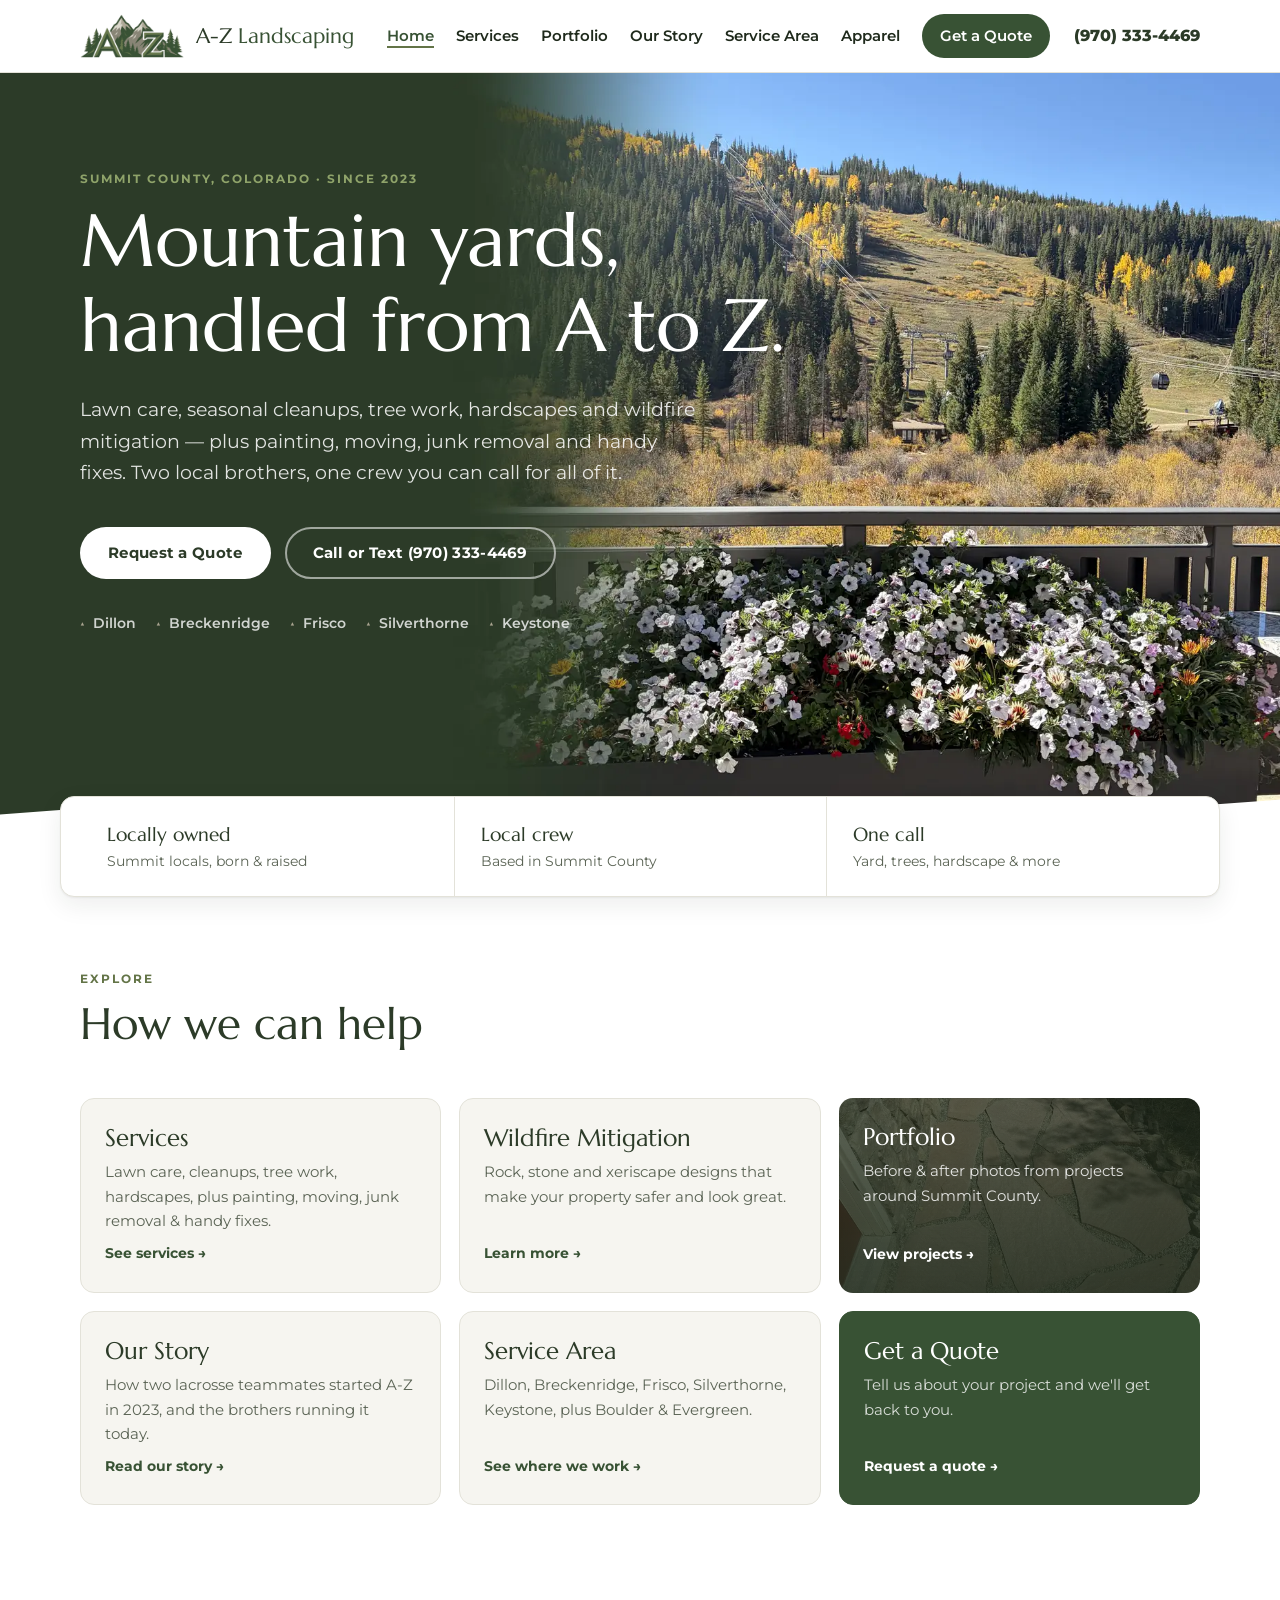
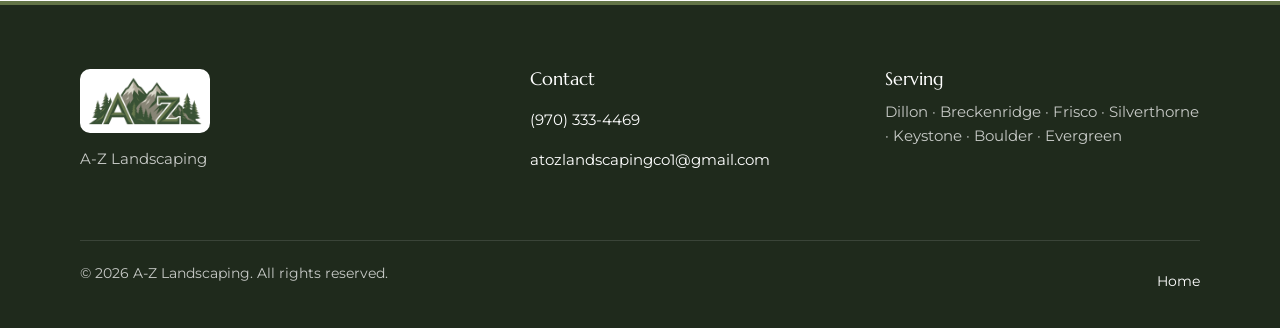
==== public/index.html @ e4d3ede8 "Our Story wording updates Co-Authored-By: Claude Opus 5.5 <noreply@anthropic.com> Claude-Session: ht" ====
<!doctype html>
<html lang="en">
<head>
  <meta charset="utf-8">
  <meta name="viewport" content="width=device-width, initial-scale=1">
  <title>A-Z Landscaping | Summit County, CO Landscaping, Tree Work &amp; Wildfire Mitigation</title>
  <meta name="description" content="A-Z Landscaping is a locally owned landscaping company serving Dillon, Breckenridge, Frisco, Silverthorne and Keystone. Lawn care, cleanups, tree work, xeriscaping, flagstone patios, wildfire mitigation and more. Call (970) 333-4469.">
  <meta name="theme-color" content="#2c3b28">
  <link rel="icon" type="image/png" href="assets/favicon.png">
  <link rel="apple-touch-icon" href="assets/apple-touch-icon.png">

  <meta property="og:title" content="A-Z Landscaping | Summit County, Colorado">
  <meta property="og:description" content="Lawn care, cleanups, tree work, hardscapes and wildfire mitigation from a local Summit County crew. Call (970) 333-4469.">
  <meta property="og:image" content="assets/logo-full.png">
  <meta property="og:type" content="website">

  <link rel="preconnect" href="https://fonts.googleapis.com">
  <link rel="preconnect" href="https://fonts.gstatic.com" crossorigin>
  <link href="https://fonts.googleapis.com/css2?family=Marcellus&family=Montserrat:wght@400;500;600;700;800&display=swap" rel="stylesheet">
  <link rel="stylesheet" href="styles.css?v=20261114k">

  <script type="application/ld+json">
  {
    "@context": "https://schema.org",
    "@type": "LandscapingBusiness",
    "name": "A-Z Landscaping",
    "telephone": "+1-970-333-4469",
    "email": "atozlandscapingco1@gmail.com",
    "foundingDate": "2023-05",
    "founder": [{"@type": "Person", "name": "Aidan Collins"}, {"@type": "Person", "name": "Zach Carleton"}],
    "address": {"@type": "PostalAddress", "addressLocality": "Dillon", "addressRegion": "CO", "addressCountry": "US"},
    "areaServed": ["Dillon, CO", "Breckenridge, CO", "Frisco, CO", "Silverthorne, CO", "Keystone, CO", "Summit County, CO", "Boulder, CO", "Evergreen, CO"],
    "logo": "assets/logo-full.png"
  }
  </script>
</head>
<body>
  <a class="skip" href="#main">Skip to content</a>

  <header class="site-header" id="top">
    <div class="wrap header-inner">
      <a class="brand" href="#home" aria-label="A-Z Landscaping home">
        <img src="assets/logo-mark.png" alt="" width="104" height="43">
        <span class="brand-text">A-Z <span>Landscaping</span></span>
      </a>
      <nav class="nav" id="nav" aria-label="Main">
        <a href="#home" data-tab="home">Home</a>
        <a href="#services" data-tab="services">Services</a>
        <a href="#work" data-tab="work">Portfolio</a>
        <a href="#about" data-tab="about">Our Story</a>
        <a href="#area" data-tab="area">Service Area</a>
        <a href="#apparel" data-tab="apparel">Apparel</a>
        <a href="#contact" class="nav-cta">Get a Quote</a>
      </nav>
      <a class="header-phone" href="tel:+19703334469">(970) 333-4469</a>
      <button class="menu-btn" aria-expanded="false" aria-controls="nav" aria-label="Open menu">
        <span></span><span></span><span></span>
      </button>
    </div>
    <nav class="tabs" aria-label="Page sections">
      <div class="tabs-track">
        <a href="#home" data-tab="home">Home</a>
        <a href="#services" data-tab="services">Services</a>
        <a href="#work" data-tab="work">Portfolio</a>
        <a href="#about" data-tab="about">Our Story</a>
        <a href="#area" data-tab="area">Service Area</a>
        <a href="#apparel" data-tab="apparel">Apparel</a>
        <a href="#contact" data-tab="contact">Contact</a>
      </div>
    </nav>
  </header>

  <main id="main">
    <!-- HERO -->
    <section class="hero" data-view="home">
      <div class="wrap hero-inner">
        <p class="eyebrow">Summit County, Colorado · Since 2023</p>
        <h1>Mountain yards,<br>handled from A&nbsp;to&nbsp;Z.</h1>
        <p class="lead">Lawn care, seasonal cleanups, tree work, hardscapes and wildfire mitigation — plus painting, moving, junk removal and handy fixes. Two local brothers, one crew you can call for all of it.</p>
        <div class="hero-actions">
          <a class="btn btn-light" href="#contact">Request a Quote</a>
          <a class="btn btn-ghost" href="tel:+19703334469">Call or Text (970) 333-4469</a>
        </div>
        <ul class="hero-towns" aria-label="Towns we serve">
          <li>Dillon</li><li>Breckenridge</li><li>Frisco</li><li>Silverthorne</li><li>Keystone</li>
        </ul>
      </div>
      <svg class="ridge" viewBox="0 0 1440 320" preserveAspectRatio="none" aria-hidden="true">
        <path class="r1" d="M0 190 L120 120 L210 165 L330 70 L430 150 L520 105 L640 175 L760 60 L880 150 L990 95 L1110 170 L1230 85 L1340 140 L1440 110 V320 H0Z"/>
        <path class="r2" d="M0 240 L90 205 L170 230 L260 180 L360 225 L470 190 L560 235 L690 175 L800 230 L910 195 L1030 240 L1150 185 L1260 225 L1360 195 L1440 215 V320 H0Z"/>
        <g class="trees">
          <path d="M60 300 l22-70 22 70z M96 300 l16-52 16 52z M1300 300 l22-74 22 74z M1338 300 l15-50 15 50z M1376 300 l18-60 18 60z M180 300 l14-44 14 44z"/>
        </g>
        <path class="r3" d="M0 290 Q360 255 720 280 T1440 270 V320 H0Z"/>
      </svg>
    </section>

    <!-- QUICK STRIP -->
    <section class="strip" data-view="home">
      <div class="wrap strip-inner">
        <div><strong>Locally owned</strong><span>Summit locals, born &amp; raised</span></div>
        <div><strong>Local crew</strong><span>Based in Summit County</span></div>
        <div><strong>One call</strong><span>Yard, trees, hardscape &amp; more</span></div>
      </div>
    </section>

    <!-- HOME: quick links to each page -->
    <section class="section home-links" data-view="home">
      <div class="wrap">
        <div class="section-head">
          <p class="eyebrow">Explore</p>
          <h2>How we can help</h2>
        </div>
        <div class="tiles">
          <a class="tile" href="#services">
            <span class="tile-title">Services</span>
            <span class="tile-sub">Lawn care, cleanups, tree work, hardscapes, plus painting, moving, junk removal &amp; handy fixes.</span>
            <span class="tile-go">See services →</span>
          </a>
          <a class="tile" href="#wildfire">
            <span class="tile-title">Wildfire Mitigation</span>
            <span class="tile-sub">Rock, stone and xeriscape designs that make your property safer and look great.</span>
            <span class="tile-go">Learn more →</span>
          </a>
          <a class="tile tile-photo" href="#work" style="--img: url('assets/work/08-stone-wall-walk-after.webp')">
            <span class="tile-title">Portfolio</span>
            <span class="tile-sub">Before &amp; after photos from projects around Summit County.</span>
            <span class="tile-go">View projects →</span>
          </a>
          <a class="tile" href="#about">
            <span class="tile-title">Our Story</span>
            <span class="tile-sub">How two lacrosse teammates started A-Z in 2023, and the brothers running it today.</span>
            <span class="tile-go">Read our story →</span>
          </a>
          <a class="tile" href="#area">
            <span class="tile-title">Service Area</span>
            <span class="tile-sub">Dillon, Breckenridge, Frisco, Silverthorne, Keystone, plus Boulder &amp; Evergreen.</span>
            <span class="tile-go">See where we work →</span>
          </a>
          <a class="tile tile-cta" href="#contact">
            <span class="tile-title">Get a Quote</span>
            <span class="tile-sub">Tell us about your project and we'll get back to you.</span>
            <span class="tile-go">Request a quote →</span>
          </a>
        </div>
      </div>
    </section>

    <!-- SERVICES -->
    <section data-view="services" class="section" id="services">
      <div class="wrap">
        <div class="section-head">
          <p class="eyebrow">What we do</p>
          <h1 class="page-title">Services</h1>
          <p>From weekly mowing to full patio builds, we keep mountain properties clean, healthy and ready for every season, including <a href="#wildfire">wildfire mitigation</a>.</p>
        </div>

        <div class="cards">
          <article class="card">
            <div class="icon" aria-hidden="true">
              <svg viewBox="0 0 48 48"><path d="M6 38h36M10 38c2-8 4-12 4-20M18 38c1-6 2-10 1-16M26 38c0-6 1-11 3-16M34 38c0-5 2-9 5-13"/></svg>
            </div>
            <h2 class="card-title">Lawn Care</h2>
            <ul>
              <li>Mowing &amp; weed whacking</li>
              <li>Aeration</li>
              <li>Grass seed &amp; overseeding</li>
              <li>Fertilizing</li>
            </ul>
          </article>

          <article class="card">
            <div class="icon" aria-hidden="true">
              <svg viewBox="0 0 48 48"><path d="M24 6c8 6 12 13 12 20a12 12 0 0 1-24 0c0-7 4-14 12-20zM24 14v28M24 26l-6-5M24 32l6-5"/></svg>
            </div>
            <h2 class="card-title">Spring &amp; Fall Cleanups</h2>
            <ul>
              <li>Raking leaves &amp; debris</li>
              <li>Bed cleanup</li>
              <li>Pruning shrubs &amp; plants</li>
              <li>Haul-away of yard waste</li>
            </ul>
          </article>

          <article class="card">
            <div class="icon" aria-hidden="true">
              <svg viewBox="0 0 48 48"><path d="M24 4l10 14h-5l8 11h-6l7 9H10l7-9h-6l8-11h-5zM24 38v6"/></svg>
            </div>
            <h2 class="card-title">Arborist &amp; Tree Work</h2>
            <ul>
              <li>Tree felling &amp; removal</li>
              <li>Bucking downed trees</li>
              <li>Limbing &amp; cleanup</li>
              <li>Slash &amp; debris removal</li>
            </ul>
          </article>

          <article class="card">
            <div class="icon" aria-hidden="true">
              <svg viewBox="0 0 48 48"><path d="M6 40h36M8 40l4-8h10l-3 8M24 40l3-8h12l3 8M14 32l3-7h14l3 7M19 25l2-6h8l2 6"/></svg>
            </div>
            <h2 class="card-title">Hardscapes &amp; Design</h2>
            <ul>
              <li>Flagstone patios</li>
              <li>Flagstone stairs &amp; paths</li>
              <li>Landscape rock projects</li>
              <li>Xeriscape design</li>
            </ul>
          </article>
        </div>

        <div class="beyond">
          <div class="beyond-copy">
            <p class="eyebrow">Beyond the yard</p>
            <h2 class="beyond-title">The same crew for the jobs around the house.</h2>
            <p>Already working with us outside? We can take care of these too, so you're not tracking down another contractor.</p>
          </div>
          <ul class="beyond-list">
            <li><strong>Painting</strong><span>Fences, decks, trim &amp; more</span></li>
            <li><strong>Moving help</strong><span>Loading, unloading &amp; hauling</span></li>
            <li><strong>Junk removal</strong><span>Garages, sheds &amp; yards cleared out</span></li>
            <li><strong>Handy services</strong><span>Minor fixes &amp; repairs</span></li>
          </ul>
        </div>
      </div>
    </section>

    <!-- WILDFIRE -->
    <section data-view="services" class="section wildfire" id="wildfire">
      <div class="wrap wildfire-inner">
        <div class="wildfire-copy">
          <p class="eyebrow">Our specialty</p>
          <h2>Wildfire mitigation that looks good, too.</h2>
          <p>In the high country, your landscape can either feed a fire or slow it down. We've completed significant hardscape projects built around reducing wildfire risk — swapping out fuel-heavy plantings and mulch for rock, stone and water-wise design that holds up to mountain weather and looks great doing it.</p>
          <a class="btn btn-light" href="#contact">Talk to us about your property</a>
          <a class="resource-link" href="https://www.summitcountyco.gov/services/community_development/csu_extension/forest_health/defensible_space.php" target="_blank" rel="noopener">
            <span class="resource-label">Free resource · Protect Your Property &amp; Free Mitigation Assessment</span>
            <strong>Summit County Defensible Space Guide</strong>
            <span class="resource-sub">How to protect your property, from the county's official site ↗</span>
          </a>
        </div>
        <ol class="zones">
          <li>
            <span class="zone-num">01</span>
            <div>
              <h3>Clear the area next to your home</h3>
              <p>Replace bark mulch and dense plantings near the house with landscape rock, gravel and flagstone.</p>
            </div>
          </li>
          <li>
            <span class="zone-num">02</span>
            <div>
              <h3>Thin and limb trees</h3>
              <p>Remove dead or crowded trees and limb up branches to break the path a fire can climb.</p>
            </div>
          </li>
          <li>
            <span class="zone-num">03</span>
            <div>
              <h3>Go xeriscape</h3>
              <p>Low-water, fire-wise plantings and rock gardens that cut maintenance and watering.</p>
            </div>
          </li>
          <li>
            <span class="zone-num">04</span>
            <div>
              <h3>Haul it all away</h3>
              <p>Slash, logs, needles and debris cleaned up and removed so nothing is left behind.</p>
            </div>
          </li>
        </ol>
      </div>
    </section>

    <!-- PORTFOLIO — projects are listed in main.js (PROJECTS) -->
    <section data-view="work" class="section work" id="work">
      <div class="wrap">
        <div class="section-head">
          <p class="eyebrow">Portfolio</p>
          <h1 class="page-title">Before &amp; after</h1>
          <p>Real projects from around Summit County, designed and built by our crew. Drag the slider on any photo to see the before and after.</p>
        </div>

        <div class="work-feature">
          <div class="feature-video">
            <video id="crew-video" muted loop playsinline preload="none" poster="assets/work/crew-at-work-poster.webp" aria-label="A-Z Landscaping crew at work: flagstone patios, retaining walls and yard projects">
              <source src="assets/work/crew-at-work.mp4" type="video/mp4">
            </video>
            <div class="video-controls">
              <button type="button" class="vbtn" data-action="play" aria-label="Pause video">
                <svg class="i-pause" viewBox="0 0 24 24" aria-hidden="true"><path d="M7 5h3v14H7zM14 5h3v14h-3z"/></svg>
                <svg class="i-play" viewBox="0 0 24 24" aria-hidden="true"><path d="M8 5l11 7-11 7z"/></svg>
              </button>
              <button type="button" class="vbtn vbtn-sound" data-action="sound" aria-label="Turn sound on">
                <svg class="i-muted" viewBox="0 0 24 24" aria-hidden="true"><path d="M4 9h4l5-4v14l-5-4H4zM16 9l5 6M21 9l-5 6"/></svg>
                <svg class="i-sound" viewBox="0 0 24 24" aria-hidden="true"><path d="M4 9h4l5-4v14l-5-4H4zM16.5 8.5a5 5 0 0 1 0 7M19 6a8.5 8.5 0 0 1 0 12"/></svg>
                <span class="vbtn-label">Sound on</span>
              </button>
            </div>
          </div>
          <div class="feature-copy">
            <span class="feature-tag">Featured Project</span>
            <h2 class="feature-title">See the crew at work</h2>
            <p>From torn-up ground to finished flagstone patios, retaining walls and clean yards: a quick look at recent projects around Summit County.</p>
            <a class="btn btn-light" href="#contact">Start your project</a>
          </div>
        </div>

        <div class="work-grid" id="work-grid"></div>

        <div class="work-cta">
          <p>Have a project like these?</p>
          <a class="btn btn-primary" href="#contact">Request a Quote</a>
        </div>
      </div>
    </section>

    <!-- ABOUT -->
    <section data-view="about" class="section about" id="about">
      <div class="wrap about-inner">
        <div class="about-logo">
          <img src="assets/logo-full.png" alt="A-Z Landscaping logo" width="450" height="246" loading="lazy">
        </div>
        <div>
          <p class="eyebrow">Our story</p>
          <h1 class="page-title">From the lacrosse field to your backyard.</h1>
          <p>A-Z Landscaping started with two 19-year-old boys, <strong>Aidan Collins and Zach Carleton</strong>. The name comes from more than just their first initials. It dates back to 5th grade lacrosse, when the two were dubbed &ldquo;the A-Z Show.&rdquo; Their determination and hard work started to take shape at a young age.</p>
          <p>The boys carried that success from the lacrosse field to their landscaping company, which they founded in the summer of 2023, fresh out of their freshman year of college. Today, Zach is studying at Colorado State University, while Aidan runs the business with his brother, <strong>Brendan</strong>, in Summit County.</p>
          <p>The business continues to grow on determination, hard work and excellence. Brendan and Aidan have a great working and brotherly bond that has only grown stronger through A-Z. Beyond the founders, we've had countless helping hands with us over the years.</p>
          <p class="about-contact">To discuss your project with the gentlemen of A-Z, call or text <a href="tel:+19703334469">(970) 333-4469</a> or <a href="#contact">request a quote</a>.</p>
        </div>
      </div>
    </section>

    <!-- SERVICE AREA -->
    <section data-view="area" class="section area" id="area">
      <div class="wrap">
        <div class="section-head">
          <p class="eyebrow">Where we work</p>
          <h1 class="page-title">Service Area</h1>
          <p>We're based in Summit County and work across the whole county. We also take on select projects on the Front Range.</p>
        </div>
        <div class="area-grid">
          <div class="area-card primary">
            <h2 class="area-card-title">Summit County</h2>
            <ul>
              <li>Dillon</li>
              <li>Breckenridge</li>
              <li>Frisco</li>
              <li>Silverthorne</li>
              <li>Keystone</li>
            </ul>
          </div>
          <div class="area-card">
            <h2 class="area-card-title">Front Range</h2>
            <ul>
              <li>Boulder</li>
              <li>Evergreen</li>
            </ul>
            <p class="small">Select projects — call to check availability.</p>
          </div>
        </div>
      </div>
    </section>

    <!-- APPAREL -->
    <section data-view="apparel" class="section apparel" id="apparel">
      <div class="wrap">
        <div class="section-head">
          <p class="eyebrow">Apparel</p>
          <h1 class="page-title">A-Z Gear</h1>
          <p>Rep the crew. Our custom logo tees are available to order. Send us your size and we'll text you to confirm payment and delivery.</p>
        </div>

        <div class="apparel-inner">
          <div class="product">
            <div class="product-photos">
              <figure>
                <img src="assets/apparel/tee-back.webp" alt="Back of the A-Z Landscaping tee: full-color art of the A-Z mountain, a winding creek and skeleton landscapers, with LANDSCAPING, Summit County, CO" width="720" height="1070" loading="lazy">
                <figcaption>Back</figcaption>
              </figure>
              <figure>
                <img src="assets/apparel/tee-front.webp" alt="Front pocket of the A-Z Landscaping tee: a dancing bear in an A-Z bandana pushing a lawn mower and carrying a pickaxe" width="720" height="1070" loading="lazy">
                <figcaption>Front pocket</figcaption>
              </figure>
            </div>
            <div class="product-info">
              <h2 class="product-title">A-Z Landscaping Pocket Tee</h2>
              <p class="product-sub">Cream pocket tee with our dancing bear on the front pocket and full-color A-Z mountain art across the back. Pricing coming soon.</p>
              <ul class="product-sizes" aria-label="Available sizes">
                <li>S</li><li>M</li><li>L</li><li>XL</li>
              </ul>
            </div>
          </div>

          <form class="quote-form apparel-form" id="apparel-form" action="https://formsubmit.co/atozlandscapingco1@gmail.com" method="POST">
            <input type="hidden" name="_subject" value="New apparel order from the A-Z Landscaping website">
            <input type="hidden" name="_template" value="table">
            <input type="hidden" name="_next" value="">
            <input type="text" name="_honey" class="hp" tabindex="-1" autocomplete="off" aria-hidden="true">
            <h2 class="form-title">Order a shirt</h2>
            <div class="row">
              <label>Name<input type="text" name="name" required autocomplete="name"></label>
              <label>Phone<input type="tel" name="phone" required autocomplete="tel"></label>
            </div>
            <label>Email<input type="email" name="email" autocomplete="email"></label>
            <div class="row">
              <label>Size
                <select name="size" required>
                  <option value="">Choose one</option>
                  <option>S</option><option>M</option><option>L</option><option>XL</option>
                </select>
              </label>
              <label>Quantity
                <select name="quantity" required>
                  <option>1</option><option>2</option><option>3</option><option>4</option><option>5</option><option>6+</option>
                </select>
              </label>
            </div>
            <label>Anything else?<textarea name="message" rows="3" placeholder="Mixed sizes, color preference, pickup or delivery…"></textarea></label>
            <button class="btn btn-primary btn-block" type="submit">Send Order Request</button>
            <p class="small form-note">No payment now. We'll text you to confirm the total and how to pay.</p>
          </form>
        </div>
      </div>
    </section>

    <!-- CONTACT -->
    <section data-view="contact" class="section contact" id="contact">
      <div class="wrap contact-inner">
        <div class="contact-copy">
          <p class="eyebrow">Get in touch</p>
          <h1 class="page-title">Request a quote</h1>
          <p>Tell us a little about the job and we'll get back to you. Prefer to talk? Call or text anytime.</p>
          <a class="contact-line" href="tel:+19703334469">
            <svg viewBox="0 0 24 24" aria-hidden="true"><path d="M5 3h4l2 5-2.5 1.5a11 11 0 0 0 6 6L16 13l5 2v4a2 2 0 0 1-2 2A16 16 0 0 1 3 5a2 2 0 0 1 2-2"/></svg>
            (970) 333-4469
          </a>
          <a class="contact-line" href="mailto:atozlandscapingco1@gmail.com">
            <svg viewBox="0 0 24 24" aria-hidden="true"><path d="M3 6h18v12H3zM3 6l9 7 9-7"/></svg>
            atozlandscapingco1@gmail.com
          </a>
        </div>

        <form class="quote-form" id="quote-form" action="https://formsubmit.co/atozlandscapingco1@gmail.com" method="POST">
          <input type="hidden" name="_subject" value="New quote request from the A-Z Landscaping website">
          <input type="hidden" name="_template" value="table">
          <input type="hidden" name="_next" value="">
          <input type="hidden" name="Services requested" value="">
          <input type="text" name="_honey" class="hp" tabindex="-1" autocomplete="off" aria-hidden="true">

          <div class="row">
            <label>Name<input type="text" name="name" required autocomplete="name"></label>
            <label>Phone<input type="tel" name="phone" required autocomplete="tel"></label>
          </div>
          <div class="row">
            <label>Email<input type="email" name="email" autocomplete="email"></label>
            <label>Town
              <select name="town" required>
                <option value="">Choose one</option>
                <option>Dillon</option>
                <option>Breckenridge</option>
                <option>Frisco</option>
                <option>Silverthorne</option>
                <option>Keystone</option>
                <option>Elsewhere in Summit County</option>
                <option>Boulder</option>
                <option>Evergreen</option>
                <option>Other</option>
              </select>
            </label>
          </div>

          <fieldset>
            <legend>What do you need? <span>(pick any)</span></legend>
            <div class="checks">
              <label><input type="checkbox" name="services" value="Lawn care"> Lawn care</label>
              <label><input type="checkbox" name="services" value="Spring/fall cleanup"> Spring / fall cleanup</label>
              <label><input type="checkbox" name="services" value="Tree work"> Tree work</label>
              <label><input type="checkbox" name="services" value="Wildfire mitigation"> Wildfire mitigation</label>
              <label><input type="checkbox" name="services" value="Hardscape / patio / rock"> Hardscape / patio / rock</label>
              <label><input type="checkbox" name="services" value="Xeriscaping"> Xeriscaping</label>
              <label><input type="checkbox" name="services" value="Painting"> Painting</label>
              <label><input type="checkbox" name="services" value="Moving / junk removal"> Moving / junk removal</label>
              <label><input type="checkbox" name="services" value="Handy services"> Handy services</label>
            </div>
          </fieldset>

          <label>Tell us about the job<textarea name="message" rows="4" placeholder="Property size, what you'd like done, timing…"></textarea></label>

          <button class="btn btn-primary btn-block" type="submit">Send Request</button>
          <p class="small form-note">We'll only use your info to reply about your project.</p>
        </form>
      </div>
    </section>
  </main>

  <footer class="site-footer">
    <div class="wrap footer-inner">
      <div class="footer-brand">
        <img src="assets/logo-mark.png" alt="" width="130" height="54" loading="lazy">
        <p>A-Z Landscaping</p>
      </div>
      <div>
        <h2 class="footer-title">Contact</h2>
        <p><a href="tel:+19703334469">(970) 333-4469</a><br><a href="mailto:atozlandscapingco1@gmail.com">atozlandscapingco1@gmail.com</a></p>
      </div>
      <div>
        <h2 class="footer-title">Serving</h2>
        <p>Dillon · Breckenridge · Frisco · Silverthorne · Keystone · Boulder · Evergreen</p>
      </div>
    </div>
    <div class="wrap footer-bottom">
      <span>© <span id="year">2026</span> A-Z Landscaping. All rights reserved.</span>
      <a href="#home">Home</a>
    </div>
  </footer>

  <aside aria-label="Quick contact">
    <a class="mobile-call" href="tel:+19703334469">Call or Text (970) 333-4469</a>
  </aside>

  <script src="main.js?v=20261114k"></script>
</body>
</html>
---- public/styles.css ----
/* ==========================================================
   A-Z Landscaping — site styles
   Brand colors are pulled from the company logo.
   ========================================================== */
:root {
  --forest: #385234;      /* main logo green */
  --forest-deep: #2c3b28; /* darkest logo green */
  --moss: #637447;        /* lighter green from the A & Z letters */
  --moss-light: #8fa36a;
  --stone: #8b8875;       /* mountain rock */
  --mist: #a8a38f;
  --snow: #f6f5f0;
  --paper: #ffffff;
  --ink: #1f2a1c;
  --muted: #5b6455;
  --line: #e3e2d9;

  --display: "Marcellus", Georgia, serif;
  --body: "Montserrat", system-ui, -apple-system, "Segoe UI", sans-serif;

  --radius: 14px;
  --shadow: 0 1px 2px rgba(31, 42, 28, .06), 0 8px 24px rgba(31, 42, 28, .08);
  --wrap: 1160px;
}

[hidden] { display: none !important; }
*, *::before, *::after { box-sizing: border-box; }
html { scroll-behavior: smooth; scroll-padding-top: 84px; }
body {
  margin: 0;
  font-family: var(--body);
  font-size: 16px;
  line-height: 1.65;
  color: var(--ink);
  background: var(--paper);
  -webkit-font-smoothing: antialiased;
}
img { max-width: 100%; height: auto; display: block; }
a { color: var(--forest); }
h1, h2, h3 { font-family: var(--display); font-weight: 400; line-height: 1.15; margin: 0 0 .5em; color: var(--forest-deep); }
h2 { font-size: clamp(2rem, 4vw, 2.75rem); }
h3 { font-size: 1.35rem; }
.page-title { font-size: clamp(2rem, 4vw, 2.75rem); }
.card-title { font-size: 1.35rem; }
.footer-title { font-size: 1.1rem; }
p { margin: 0 0 1em; }

.wrap { max-width: var(--wrap); margin: 0 auto; padding: 0 20px; }
.skip { position: absolute; left: -999px; top: 8px; background: var(--forest); color: #fff; padding: 8px 14px; border-radius: 8px; z-index: 100; }
.skip:focus { left: 8px; }
.eyebrow { font-size: .78rem; font-weight: 700; letter-spacing: .16em; text-transform: uppercase; color: var(--moss); margin-bottom: .75em; }
.small { font-size: .85rem; color: var(--muted); }

/* ---------- Buttons ---------- */
.btn {
  display: inline-flex; align-items: center; justify-content: center;
  font: 700 .95rem/1 var(--body); letter-spacing: .02em;
  padding: 16px 26px; border-radius: 999px; text-decoration: none;
  border: 2px solid transparent; cursor: pointer;
  transition: transform .15s ease, background .15s ease, color .15s ease, border-color .15s ease;
}
.btn:hover { transform: translateY(-1px); }
.btn-primary { background: var(--forest); color: #fff; }
.btn-primary:hover { background: var(--forest-deep); }
.btn-ghost { background: transparent; color: #fff; border-color: rgba(255,255,255,.55); }
.btn-ghost:hover { border-color: #fff; background: rgba(255,255,255,.08); }
.btn-light { background: #fff; color: var(--forest-deep); }
.btn-light:hover { background: var(--snow); }
.btn-block { width: 100%; }

/* ---------- Header ---------- */
.site-header {
  position: sticky; top: 0; z-index: 50;
  background: rgba(255,255,255,.94);
  backdrop-filter: saturate(140%) blur(8px);
  border-bottom: 1px solid var(--line);
}
.header-inner { display: flex; align-items: center; gap: 24px; height: 72px; }
.brand { display: flex; align-items: center; gap: 12px; text-decoration: none; margin-right: auto; }
.brand img { width: 104px; }
.brand-text { font-family: var(--display); font-size: 1.3rem; color: var(--forest-deep); white-space: nowrap; }
.brand-text span { color: var(--forest); }
.nav { display: flex; align-items: center; gap: 22px; }
.nav a { white-space: nowrap; }
.nav a { color: var(--ink); text-decoration: none; font-weight: 600; font-size: .92rem; }
.nav a:hover, .nav a.active { color: var(--forest); }
.nav a.active:not(.nav-cta) { box-shadow: inset 0 -2px 0 var(--moss); }
.nav .nav-cta { background: var(--forest); color: #fff; padding: 10px 18px; border-radius: 999px; }
.nav .nav-cta:hover { background: var(--forest-deep); color: #fff; }
.header-phone { font-weight: 800; color: var(--forest-deep); text-decoration: none; white-space: nowrap; }
.menu-btn { display: none; background: none; border: 0; width: 44px; height: 44px; padding: 10px; cursor: pointer; }
.menu-btn span { display: block; height: 2px; background: var(--forest-deep); margin: 5px 0; border-radius: 2px; transition: transform .2s, opacity .2s; }
.menu-btn[aria-expanded="true"] span:nth-child(1) { transform: translateY(7px) rotate(45deg); }
.menu-btn[aria-expanded="true"] span:nth-child(2) { opacity: 0; }
.menu-btn[aria-expanded="true"] span:nth-child(3) { transform: translateY(-7px) rotate(-45deg); }


/* Section tabs (shown on tablets and phones, where the header links collapse into the menu) */
.tabs { display: none; border-top: 1px solid var(--line); }
.tabs-track { display: flex; gap: 4px; overflow-x: auto; scrollbar-width: none; padding: 0 12px; -webkit-overflow-scrolling: touch; }
.tabs-track::-webkit-scrollbar { display: none; }
.tabs a {
  flex: none; padding: 12px 12px 10px; font-weight: 600; font-size: .88rem; color: var(--muted);
  text-decoration: none; white-space: nowrap; border-bottom: 3px solid transparent;
}
.tabs a:hover { color: var(--forest-deep); }
.tabs a.active { color: var(--forest-deep); border-bottom-color: var(--forest); }

/* ---------- Hero ---------- */
.hero {
  position: relative; overflow: hidden; color: #fff;
  background:
    url("assets/hero-home.webp") right center / auto 100% no-repeat,
    var(--forest-deep);
  padding: 96px 0 200px;
}
/* Tablet widths: the photo reaches behind the text, so darken its left side */
@media (min-width: 641px) and (max-width: 1240px) {
  .hero {
    background:
      linear-gradient(90deg, rgba(44,59,40,.95) 0%, rgba(44,59,40,.88) 45%, rgba(44,59,40,.4) 75%, rgba(44,59,40,0) 100%),
      url("assets/hero-home.webp") right center / auto 100% no-repeat,
      var(--forest-deep);
  }
}
/* Only the white curve at the bottom of the hero is kept now that the hero is a real photo */
.ridge .r1, .ridge .r2, .ridge .trees { display: none; }
.hero-inner { position: relative; z-index: 2; max-width: 820px; margin-left: max(20px, calc((100% - var(--wrap)) / 2 + 20px)); padding: 0; }
.hero .eyebrow { color: var(--moss-light); }
.hero h1 { color: #fff; font-size: clamp(2.6rem, 6.4vw, 4.6rem); margin-bottom: .35em; }
.hero .lead { font-size: clamp(1.02rem, 1.6vw, 1.2rem); color: rgba(255,255,255,.86); max-width: 620px; margin-bottom: 2em; }
.hero-actions { display: flex; flex-wrap: wrap; gap: 14px; }
.hero-towns { list-style: none; padding: 0; margin: 2.4em 0 0; display: flex; flex-wrap: wrap; gap: 8px 20px; font-weight: 600; font-size: .88rem; color: rgba(255,255,255,.78); }
.hero-towns li::before { content: "▲"; font-size: .6em; color: var(--mist); margin-right: 8px; vertical-align: 2px; }
.ridge { position: absolute; left: 0; right: 0; bottom: -1px; width: 100%; height: 240px; z-index: 1; }
.ridge .r1 { fill: var(--stone); opacity: .55; }
.ridge .r2 { fill: var(--forest-deep); opacity: .75; }
.ridge .trees { fill: var(--forest-deep); }
.ridge .r3 { fill: #fff; }

/* ---------- Strip ---------- */
.strip { background: #fff; }
.strip-inner {
  display: grid; grid-template-columns: repeat(3, 1fr); gap: 0;
  border: 1px solid var(--line); border-radius: var(--radius); box-shadow: var(--shadow);
  margin-top: -40px; position: relative; z-index: 3; background: #fff;
}
.strip-inner > div { padding: 22px 26px; display: flex; flex-direction: column; }
.strip-inner > div + div { border-left: 1px solid var(--line); }
.strip strong { font-family: var(--display); font-weight: 400; font-size: 1.2rem; color: var(--forest-deep); }
.strip span { color: var(--muted); font-size: .9rem; }

/* ---------- Sections ---------- */
.section { padding: 96px 0; }
.section-head { max-width: 640px; margin-bottom: 48px; }
.section-head p:last-child { color: var(--muted); font-size: 1.05rem; }

/* Service cards */
.cards { display: grid; grid-template-columns: repeat(4, 1fr); gap: 20px; }
.card {
  background: #fff; border: 1px solid var(--line); border-radius: var(--radius);
  padding: 28px 24px; transition: transform .2s ease, box-shadow .2s ease, border-color .2s ease;
}
.card:hover { transform: translateY(-3px); box-shadow: var(--shadow); border-color: transparent; }
.card .icon { width: 52px; height: 52px; border-radius: 12px; background: var(--snow); display: grid; place-items: center; margin-bottom: 18px; }
.card .icon svg { width: 30px; height: 30px; fill: none; stroke: var(--forest); stroke-width: 2.4; stroke-linecap: round; stroke-linejoin: round; }
.card ul { list-style: none; padding: 0; margin: 0; }
.card li { padding: 7px 0; border-top: 1px solid var(--line); color: var(--muted); font-size: .93rem; }
.card li:first-child { border-top: 0; }

.beyond {
  margin-top: 28px; display: grid; grid-template-columns: 1fr 1.3fr; gap: 40px; align-items: center;
  background: var(--snow); border-radius: var(--radius); padding: 40px;
}
.beyond .beyond-title { font-size: 1.6rem; }
.beyond-copy p:last-child { color: var(--muted); margin: 0; }
.beyond-list { list-style: none; padding: 0; margin: 0; display: grid; grid-template-columns: 1fr 1fr; gap: 14px; }
.beyond-list li { background: #fff; border-radius: 12px; padding: 18px 20px; display: flex; flex-direction: column; border-left: 4px solid var(--moss); }
.beyond-list strong { color: var(--forest-deep); }
.beyond-list span { color: var(--muted); font-size: .88rem; }

/* Wildfire */
.wildfire { background: var(--forest-deep); color: rgba(255,255,255,.86); position: relative; overflow: hidden; }
.wildfire::before {
  content: ""; position: absolute; inset: auto -10% -40% auto; width: 620px; height: 620px;
  background: radial-gradient(circle, rgba(99,116,71,.5), transparent 65%); pointer-events: none;
}
.wildfire-inner { display: grid; grid-template-columns: 1fr 1fr; gap: 56px; align-items: start; position: relative; }
.wildfire h2, .wildfire h3 { color: #fff; }
.wildfire .eyebrow { color: var(--moss-light); }
.wildfire-copy p { font-size: 1.05rem; margin-bottom: 1.8em; }
.resource-link {
  display: flex; flex-direction: column; gap: 2px; margin-top: 28px; max-width: 460px;
  padding: 16px 20px; border-radius: var(--radius); text-decoration: none;
  background: rgba(255,255,255,.06); border: 1px solid rgba(255,255,255,.18); border-left: 4px solid var(--moss-light);
  transition: background .15s ease, border-color .15s ease;
}
.resource-link:hover { background: rgba(255,255,255,.11); border-color: rgba(255,255,255,.3); border-left-color: var(--moss-light); }
.resource-link strong { color: #fff; font-size: 1.02rem; }
.resource-label { font-size: .7rem; font-weight: 700; letter-spacing: .14em; text-transform: uppercase; color: var(--moss-light); }
.resource-sub { font-size: .86rem; color: rgba(255,255,255,.7); }
.zones { list-style: none; margin: 0; padding: 0; display: grid; gap: 14px; }
.zones li { display: flex; gap: 20px; background: rgba(255,255,255,.05); border: 1px solid rgba(255,255,255,.1); border-radius: var(--radius); padding: 22px 24px; }
.zone-num { font-family: var(--display); font-size: 1.6rem; color: var(--moss-light); line-height: 1; padding-top: 2px; }
.zones h3 { font-size: 1.15rem; margin-bottom: .3em; }
.zones p { margin: 0; font-size: .93rem; color: rgba(255,255,255,.72); }

/* Home page tiles */
.home-links { padding-top: 72px; }
.tiles { display: grid; grid-template-columns: repeat(3, 1fr); gap: 18px; }
.tile {
  position: relative; display: flex; flex-direction: column; gap: 8px; min-height: 190px;
  padding: 26px 24px; border-radius: var(--radius); text-decoration: none; overflow: hidden;
  background: var(--snow); border: 1px solid var(--line); color: var(--ink);
  transition: transform .2s ease, box-shadow .2s ease;
}
.tile:hover { transform: translateY(-3px); box-shadow: var(--shadow); }
.tile-title { font-family: var(--display); font-size: 1.5rem; color: var(--forest-deep); line-height: 1.15; }
.tile-sub { color: var(--muted); font-size: .93rem; flex: 1; }
.tile-go { font-weight: 700; font-size: .9rem; color: var(--forest); }
.tile-photo { background: linear-gradient(180deg, rgba(31,42,28,.72), rgba(31,42,28,.88)), var(--img) center / cover; border: 0; }
.tile-photo .tile-title, .tile-photo .tile-go { color: #fff; }
.tile-photo .tile-sub { color: rgba(255,255,255,.85); }
.tile-cta { background: var(--forest); border-color: var(--forest); }
.tile-cta .tile-title, .tile-cta .tile-go { color: #fff; }
.tile-cta .tile-sub { color: rgba(255,255,255,.8); }

/* Single-page views: give short pages some breathing room above the footer */
main > [data-view]:not([data-view="home"]):not(#services) { min-height: calc(100vh - 72px - 260px); }

/* Portfolio */
.work-feature {
  display: grid; grid-template-columns: minmax(260px, 360px) 1fr; gap: 48px; align-items: center;
  margin: 0 0 40px; padding: 32px; border-radius: 20px; background: var(--forest-deep); color: rgba(255,255,255,.85);
}
.feature-video { position: relative; aspect-ratio: 9 / 16; border-radius: 16px; overflow: hidden; background: #111; box-shadow: 0 12px 32px rgba(0,0,0,.35); }
.feature-video video { width: 100%; height: 100%; object-fit: cover; display: block; }
.video-controls { position: absolute; left: 12px; right: 12px; bottom: 12px; display: flex; justify-content: space-between; gap: 8px; }
.vbtn {
  display: inline-flex; align-items: center; gap: 8px; height: 40px; min-width: 40px; padding: 0 12px; justify-content: center;
  border: 0; border-radius: 999px; cursor: pointer; background: rgba(255,255,255,.92); color: var(--forest-deep);
  font: 700 .82rem var(--body); box-shadow: 0 2px 10px rgba(0,0,0,.25);
}
.vbtn svg { width: 18px; height: 18px; fill: none; stroke: currentColor; stroke-width: 2; stroke-linecap: round; stroke-linejoin: round; }
.vbtn .i-pause, .vbtn .i-play { fill: currentColor; stroke: none; }
.vbtn .i-play, .vbtn .i-sound { display: none; }
.vbtn.is-paused .i-pause { display: none; }
.vbtn.is-paused .i-play { display: block; }
.vbtn-sound.is-on .i-muted { display: none; }
.vbtn-sound.is-on .i-sound { display: block; }
.vbtn:focus-visible { outline: 3px solid var(--moss-light); outline-offset: 2px; }
.feature-tag { display: inline-block; font-size: .7rem; font-weight: 700; letter-spacing: .14em; text-transform: uppercase; color: #fff; background: var(--moss); padding: 5px 10px; border-radius: 6px; margin-bottom: 14px; }
.feature-copy .feature-title { color: #fff; font-size: clamp(1.8rem, 3vw, 2.4rem); }
.feature-copy p { font-size: 1.05rem; margin-bottom: 1.6em; max-width: 460px; }


.work-grid { display: grid; grid-template-columns: repeat(3, 1fr); gap: 24px; }
.project[hidden] { display: none; }
.project-body { padding: 16px 4px 0; }
.project-loc { display: inline-flex; align-items: center; gap: 5px; font-size: .72rem; font-weight: 700; letter-spacing: .12em; text-transform: uppercase; color: var(--moss); }
.project-loc svg { width: 14px; height: 14px; fill: none; stroke: currentColor; stroke-width: 2.2; stroke-linejoin: round; }
.project h3 { font-size: 1.25rem; margin: 4px 0 6px; }
.project p { color: var(--muted); font-size: .93rem; margin: 0; }

.ba { position: relative; aspect-ratio: 3 / 4; border-radius: var(--radius); overflow: hidden; background: var(--snow); user-select: none; }
.ba img { position: absolute; inset: 0; width: 100%; height: 100%; object-fit: cover; }
.ba-tag {
  position: absolute; top: 12px; z-index: 3; font-size: .7rem; font-weight: 800; letter-spacing: .14em; text-transform: uppercase;
  padding: 6px 10px; border-radius: 6px; color: #fff; pointer-events: none;
}
.ba-tag-before { left: 12px; background: rgba(139,136,117,.92); }
.ba-tag-after { right: 12px; background: rgba(56,82,52,.92); }

/* Slider: before photo is revealed on the left of the handle */
.ba-slider .ba-before { clip-path: inset(0 calc(100% - var(--pos)) 0 0); }
.ba-handle { position: absolute; top: 0; bottom: 0; left: var(--pos); width: 3px; margin-left: -1.5px; background: #fff; z-index: 2; pointer-events: none; box-shadow: 0 0 8px rgba(0,0,0,.3); }
.ba-handle span {
  position: absolute; top: 50%; left: 50%; width: 44px; height: 44px; margin: -22px 0 0 -22px; border-radius: 50%;
  background: #fff; box-shadow: 0 2px 10px rgba(0,0,0,.3);
}
.ba-handle span::before, .ba-handle span::after {
  content: ""; position: absolute; top: 50%; width: 0; height: 0; margin-top: -6px; border: 6px solid transparent;
}
.ba-handle span::before { left: 7px; border-right-color: var(--forest); }
.ba-handle span::after { right: 7px; border-left-color: var(--forest); }
.ba-range { position: absolute; inset: 0; width: 100%; height: 100%; margin: 0; opacity: 0; cursor: ew-resize; z-index: 4; -webkit-appearance: none; appearance: none; touch-action: pan-y; }
.ba-range:focus-visible + .ba-handle, .ba-slider:focus-within .ba-handle span { outline: 3px solid var(--moss-light); }

/* Toggle: before shows first, After button fades in the after photo */
.ba-toggle .ba-before { transition: opacity .35s ease; }
.ba-toggle.show-after .ba-before { opacity: 0; }
.ba-toggle .ba-tag { display: none; }
.ba-switch { position: absolute; left: 50%; bottom: 14px; transform: translateX(-50%); z-index: 3; display: flex; background: rgba(255,255,255,.94); border-radius: 999px; padding: 4px; box-shadow: 0 2px 10px rgba(0,0,0,.2); }
.ba-switch button { font: 700 .82rem var(--body); letter-spacing: .04em; border: 0; background: transparent; color: var(--forest-deep); padding: 9px 18px; border-radius: 999px; cursor: pointer; }
.ba-switch button[aria-pressed="true"] { background: var(--forest); color: #fff; }

.work-cta { margin-top: 44px; display: flex; flex-wrap: wrap; align-items: center; justify-content: center; gap: 18px; text-align: center; }
.work-cta p { margin: 0; font-family: var(--display); font-size: 1.4rem; color: var(--forest-deep); }

/* About */
.about { background: var(--snow); }
.about-inner { display: grid; grid-template-columns: .9fr 1.1fr; gap: 64px; align-items: center; }
.about-logo { background: #fff; border-radius: 20px; padding: 40px; box-shadow: var(--shadow); }
.about p { color: var(--muted); font-size: 1.03rem; }
.about strong { color: var(--ink); }
.about-contact { color: var(--forest-deep) !important; font-weight: 600; margin-top: 1.4em; }
.about-contact a { color: var(--forest); white-space: nowrap; }
.about-sign { font-family: var(--display); font-size: 1.2rem; color: var(--forest); margin-top: 1.4em; }

/* Area */
.area-grid { display: grid; grid-template-columns: 1.6fr 1fr; gap: 20px; }
.area-card { border: 1px solid var(--line); border-radius: var(--radius); padding: 32px; }
.area-card-title { font-size: 1.35rem; }
.area-card.primary { background: var(--forest); border-color: var(--forest); }
.area-card.primary .area-card-title { color: #fff; }
.area-card ul { list-style: none; padding: 0; margin: 0 0 8px; display: flex; flex-wrap: wrap; gap: 10px; }
.area-card li { padding: 8px 16px; border-radius: 999px; background: var(--snow); font-weight: 600; font-size: .95rem; color: var(--forest-deep); }
.area-card.primary li { background: rgba(255,255,255,.12); color: #fff; }

/* Apparel */
.apparel-inner { display: grid; grid-template-columns: 1.1fr .9fr; gap: 40px; align-items: start; }
.product { background: var(--snow); border-radius: 20px; overflow: hidden; }
.product-photos { display: grid; grid-template-columns: 1fr 1fr; gap: 10px; padding: 10px; }
.product-photos figure { position: relative; margin: 0; border-radius: 14px; overflow: hidden; background: #e9e7df; }
.product-photos img { width: 100%; aspect-ratio: 720 / 1070; object-fit: cover; display: block; }
.product-photos figcaption { position: absolute; left: 10px; bottom: 10px; background: rgba(255,255,255,.94); color: var(--forest-deep); font-weight: 700; font-size: .78rem; padding: 5px 10px; border-radius: 999px; }
.product-info { padding: 24px 28px 28px; }
.product-title { font-size: 1.6rem; }
.product-sub { color: var(--muted); }
.product-sizes { list-style: none; margin: 0; padding: 0; display: flex; flex-wrap: wrap; gap: 8px; }
.product-sizes li { min-width: 44px; text-align: center; padding: 8px 12px; border-radius: 10px; background: #fff; border: 1px solid var(--line); font-weight: 700; font-size: .9rem; color: var(--forest-deep); }
.form-title { font-size: 1.4rem; margin: 0; }

/* Contact */
.contact { background: linear-gradient(180deg, #fff, var(--snow)); }
.contact-inner { display: grid; grid-template-columns: .8fr 1.2fr; gap: 56px; align-items: start; }
.contact-copy p { color: var(--muted); font-size: 1.05rem; margin-bottom: 1.8em; }
.contact-line { display: flex; align-items: center; gap: 12px; font-weight: 700; font-size: 1.1rem; color: var(--forest-deep); text-decoration: none; padding: 12px 0; border-top: 1px solid var(--line); word-break: break-all; }
.contact-line svg { width: 22px; height: 22px; flex: none; fill: none; stroke: var(--moss); stroke-width: 2; stroke-linejoin: round; }

.quote-form { background: #fff; border-radius: 20px; padding: 32px; box-shadow: var(--shadow); display: grid; gap: 18px; }
.quote-form .row { display: grid; grid-template-columns: 1fr 1fr; gap: 16px; }
.quote-form label { display: flex; flex-direction: column; gap: 6px; font-weight: 600; font-size: .88rem; color: var(--forest-deep); }
.quote-form input[type="text"], .quote-form input[type="tel"], .quote-form input[type="email"], .quote-form select, .quote-form textarea {
  font: 500 1rem var(--body); color: var(--ink);
  border: 1.5px solid var(--line); border-radius: 10px; padding: 12px 14px; background: #fff; width: 100%;
  transition: border-color .15s, box-shadow .15s;
}
.quote-form input:focus, .quote-form select:focus, .quote-form textarea:focus { outline: none; border-color: var(--moss); box-shadow: 0 0 0 3px rgba(99,116,71,.18); }
.quote-form textarea { resize: vertical; }
.quote-form fieldset { border: 0; padding: 0; margin: 0; }
.quote-form legend { font-weight: 600; font-size: .88rem; color: var(--forest-deep); margin-bottom: 10px; }
.quote-form legend span { color: var(--muted); font-weight: 500; }
.checks { display: grid; grid-template-columns: repeat(3, 1fr); gap: 8px; }
.checks label { flex-direction: row; align-items: center; gap: 8px; font-weight: 500; color: var(--ink); background: var(--snow); padding: 10px 12px; border-radius: 10px; cursor: pointer; font-size: .86rem; }
.checks input { accent-color: var(--forest); width: 16px; height: 16px; flex: none; }
.hp { position: absolute !important; left: -9999px !important; }
.form-note { margin: 0; text-align: center; }

/* Footer */
.site-footer { background: #1f2a1c; border-top: 4px solid var(--moss); color: rgba(255,255,255,.75); padding: 64px 0 28px; font-size: .93rem; }
.site-footer a { color: #fff; text-decoration: none; }
.site-footer a:hover { text-decoration: underline; }
.site-footer p a, .footer-bottom a { display: inline-block; padding: 8px 0; }
.footer-inner { display: grid; grid-template-columns: 1.3fr 1fr 1fr; gap: 40px; }
.footer-brand img { width: 130px; background: #fff; border-radius: 10px; padding: 8px; margin-bottom: 14px; }
.site-footer .footer-title { color: #fff; font-family: var(--display); font-weight: 400; font-size: 1.1rem; margin: 0 0 10px; }
.footer-bottom { display: flex; justify-content: space-between; gap: 16px; margin-top: 44px; padding-top: 22px; font-size: .85rem; position: relative; }
.footer-bottom::before { content: ""; position: absolute; top: 0; left: 20px; right: 20px; border-top: 1px solid rgba(255,255,255,.12); }
@media (max-width: 640px) { .footer-bottom::before { left: 16px; right: 16px; } }

.mobile-call { display: none; }

/* ---------- Responsive ---------- */
@media (max-width: 1080px) {
  .brand-text { display: none; }
  .cards { grid-template-columns: repeat(2, 1fr); }
  .header-phone { display: none; }
}

@media (max-width: 880px) {
  .apparel-inner { grid-template-columns: 1fr; }
  .work-feature { grid-template-columns: 1fr; }
  .feature-video { width: 100%; max-width: 420px; max-height: 78vh; margin: 0 auto; }
  .brand-text { display: inline; }
  .tiles { grid-template-columns: repeat(2, 1fr); }
  html { scroll-padding-top: 124px; }
  .tabs { display: block; }
  .work-grid { grid-template-columns: repeat(2, 1fr); }
  .menu-btn { display: block; }
  .nav {
    position: fixed; top: 72px; left: 0; right: 0;
    flex-direction: column; align-items: stretch; gap: 0;
    background: #fff; border-bottom: 1px solid var(--line); box-shadow: var(--shadow);
    padding: 8px 20px 20px;
    transform: translateY(-8px); opacity: 0; visibility: hidden;
    transition: opacity .2s, transform .2s, visibility .2s;
  }
  .nav.open { transform: none; opacity: 1; visibility: visible; }
  .nav a { padding: 14px 0; border-bottom: 1px solid var(--line); font-size: 1rem; }
  .nav .nav-cta { margin-top: 14px; text-align: center; border-bottom: 0; padding: 14px; }

  .wildfire-inner, .about-inner, .contact-inner, .beyond { grid-template-columns: 1fr; gap: 36px; }
  .area-grid, .footer-inner { grid-template-columns: 1fr; }
  .about-logo { max-width: 460px; }
  .section { padding: 72px 0; }
}

@media (max-width: 640px) {
  .wrap { padding: 0 16px; }
  .hero-inner { margin-left: 16px; margin-right: 16px; }
  .brand img { width: 82px; }
  .brand-text { font-size: 1.1rem; }
  .hero {
    padding: 64px 0 170px;
    background:
      linear-gradient(180deg, rgba(31,42,28,.82) 0%, rgba(31,42,28,.66) 55%, rgba(31,42,28,.4) 100%),
      url("assets/hero-home-sm.webp") center 60% / cover no-repeat,
      var(--forest-deep);
  }
  .ridge { height: 160px; }
  .hero-actions .btn { width: 100%; }
  .strip-inner { grid-template-columns: 1fr; margin-top: -28px; }
  .strip-inner > div + div { border-left: 0; border-top: 1px solid var(--line); }
  .strip-inner > div { padding: 16px 20px; }
  .cards, .beyond-list, .tiles { grid-template-columns: 1fr; }
  .tile { min-height: 0; }
  .work-grid { grid-template-columns: 1fr; gap: 32px; }
  .work-feature { padding: 16px 16px 24px; gap: 22px; }
  .feature-copy { padding: 0 6px; }
  .beyond { padding: 28px 22px; }
  .quote-form { padding: 22px 18px; }
  .quote-form .row, .checks { grid-template-columns: 1fr; }
  .footer-bottom { flex-direction: column; }
  body { padding-bottom: 64px; }
  .mobile-call {
    display: flex; align-items: center; justify-content: center;
    position: fixed; left: 12px; right: 12px; bottom: 12px; z-index: 60;
    background: var(--forest); color: #fff; font-weight: 800; text-decoration: none;
    padding: 14px; border-radius: 999px; box-shadow: 0 8px 24px rgba(0,0,0,.25);
    transform: translateY(120%); transition: transform .25s ease;
  }
  .mobile-call.show { transform: none; }
}

@media (prefers-reduced-motion: reduce) {
  html { scroll-behavior: auto; }
  * { transition: none !important; }
}
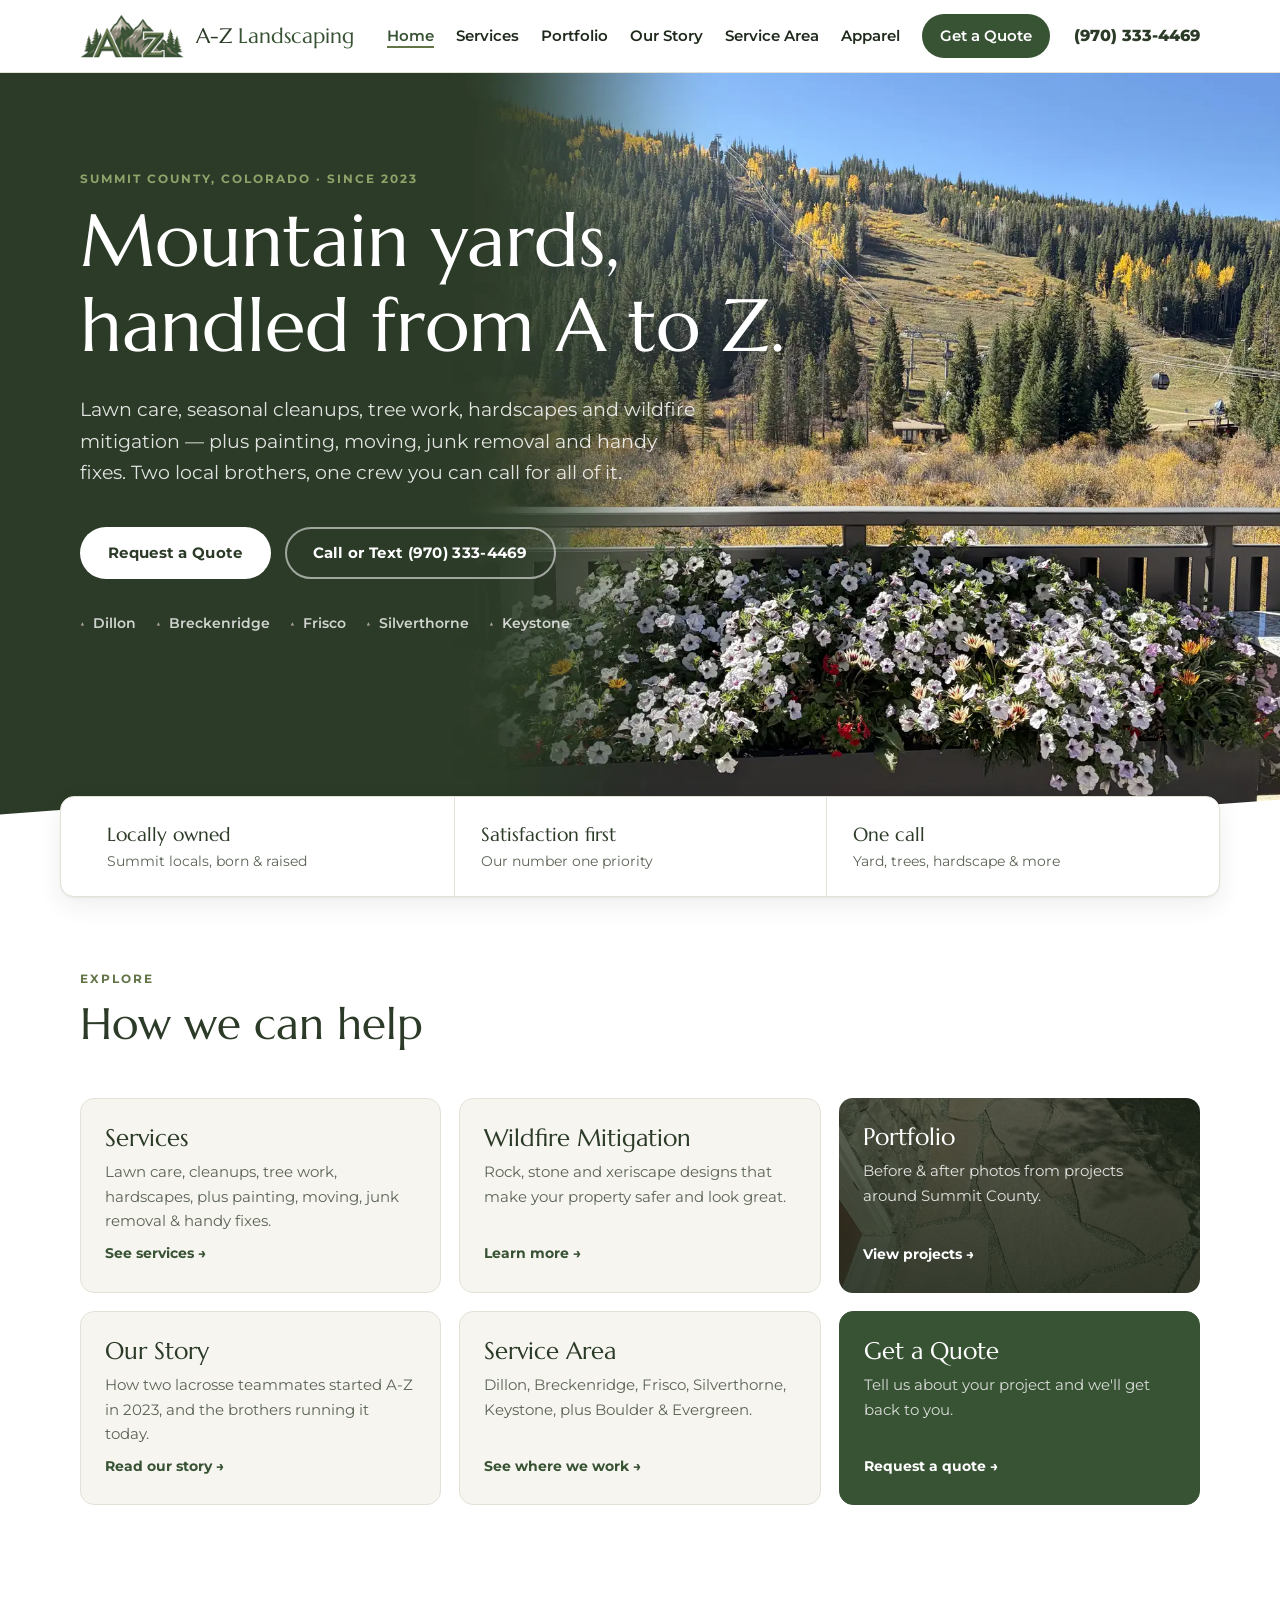
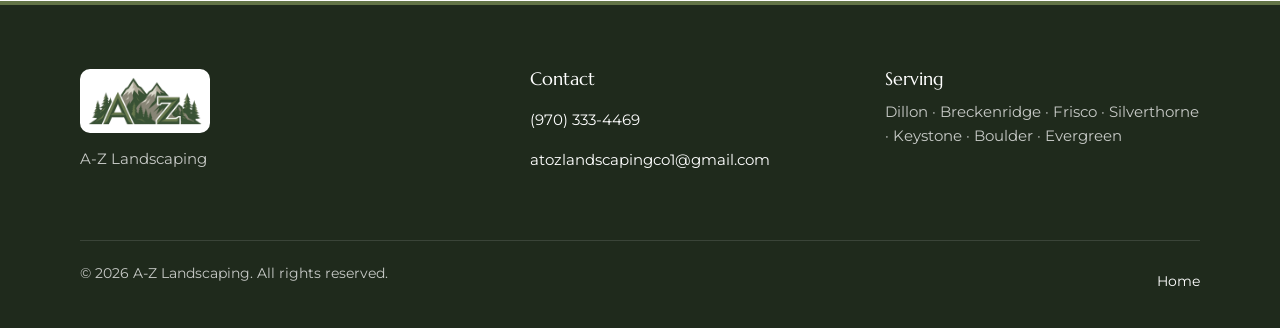
==== commit ecbf0f1b: "Home strip: Satisfaction first Co-Authored-By: Claude Opus 5.5 <noreply@anthropic.com> Claude-Sessio" ====
--- a/public/index.html
+++ b/public/index.html
@@ -17,7 +17,7 @@
   <link rel="preconnect" href="https://fonts.googleapis.com">
   <link rel="preconnect" href="https://fonts.gstatic.com" crossorigin>
   <link href="https://fonts.googleapis.com/css2?family=Marcellus&family=Montserrat:wght@400;500;600;700;800&display=swap" rel="stylesheet">
-  <link rel="stylesheet" href="styles.css?v=20261114k">
+  <link rel="stylesheet" href="styles.css?v=20261114o">
 
   <script type="application/ld+json">
   {
@@ -99,7 +99,7 @@
     <section class="strip" data-view="home">
       <div class="wrap strip-inner">
         <div><strong>Locally owned</strong><span>Summit locals, born &amp; raised</span></div>
-        <div><strong>Local crew</strong><span>Based in Summit County</span></div>
+        <div><strong>Satisfaction first</strong><span>Our number one priority</span></div>
         <div><strong>One call</strong><span>Yard, trees, hardscape &amp; more</span></div>
       </div>
     </section>
@@ -324,9 +324,10 @@
         <div>
           <p class="eyebrow">Our story</p>
           <h1 class="page-title">From the lacrosse field to your backyard.</h1>
-          <p>A-Z Landscaping started with two 19-year-old boys, <strong>Aidan Collins and Zach Carleton</strong>. The name comes from more than just their first initials. It dates back to 5th grade lacrosse, when the two were dubbed &ldquo;the A-Z Show.&rdquo; Their determination and hard work started to take shape at a young age.</p>
-          <p>The boys carried that success from the lacrosse field to their landscaping company, which they founded in the summer of 2023, fresh out of their freshman year of college. Today, Zach is studying at Colorado State University, while Aidan runs the business with his brother, <strong>Brendan</strong>, in Summit County.</p>
-          <p>The business continues to grow on determination, hard work and excellence. Brendan and Aidan have a great working and brotherly bond that has only grown stronger through A-Z. Beyond the founders, we've had countless helping hands with us over the years.</p>
+          <p>A-Z Landscaping was founded by two lifelong friends, <strong>Aidan Collins and Zach Carleton</strong>. The name comes from more than just their first initials. It dates back to 5th grade lacrosse, when teammates dubbed the pair &ldquo;the A-Z Show.&rdquo; The determination and work ethic they built on the field started at a young age and has carried into everything since.</p>
+          <p>In the summer of 2023, fresh out of their freshman year of college, Aidan and Zach turned that drive into a landscaping company of their own. Today, Zach is studying at Colorado State University, while Aidan runs A-Z in Summit County alongside his brother, <strong>Brendan Collins</strong>.</p>
+          <p>Working side by side has only made Aidan and Brendan's brotherly bond stronger, and A-Z continues to grow on the same determination and hard work it started with. Along the way, the business has been fortunate to have countless helping hands.</p>
+          <p>When you hire A-Z, customer satisfaction is our number one priority. From the first call to the final cleanup, we treat every property like our own.</p>
           <p class="about-contact">To discuss your project with the gentlemen of A-Z, call or text <a href="tel:+19703334469">(970) 333-4469</a> or <a href="#contact">request a quote</a>.</p>
         </div>
       </div>
@@ -520,6 +521,6 @@
     <a class="mobile-call" href="tel:+19703334469">Call or Text (970) 333-4469</a>
   </aside>
 
-  <script src="main.js?v=20261114k"></script>
+  <script src="main.js?v=20261114o"></script>
 </body>
 </html>
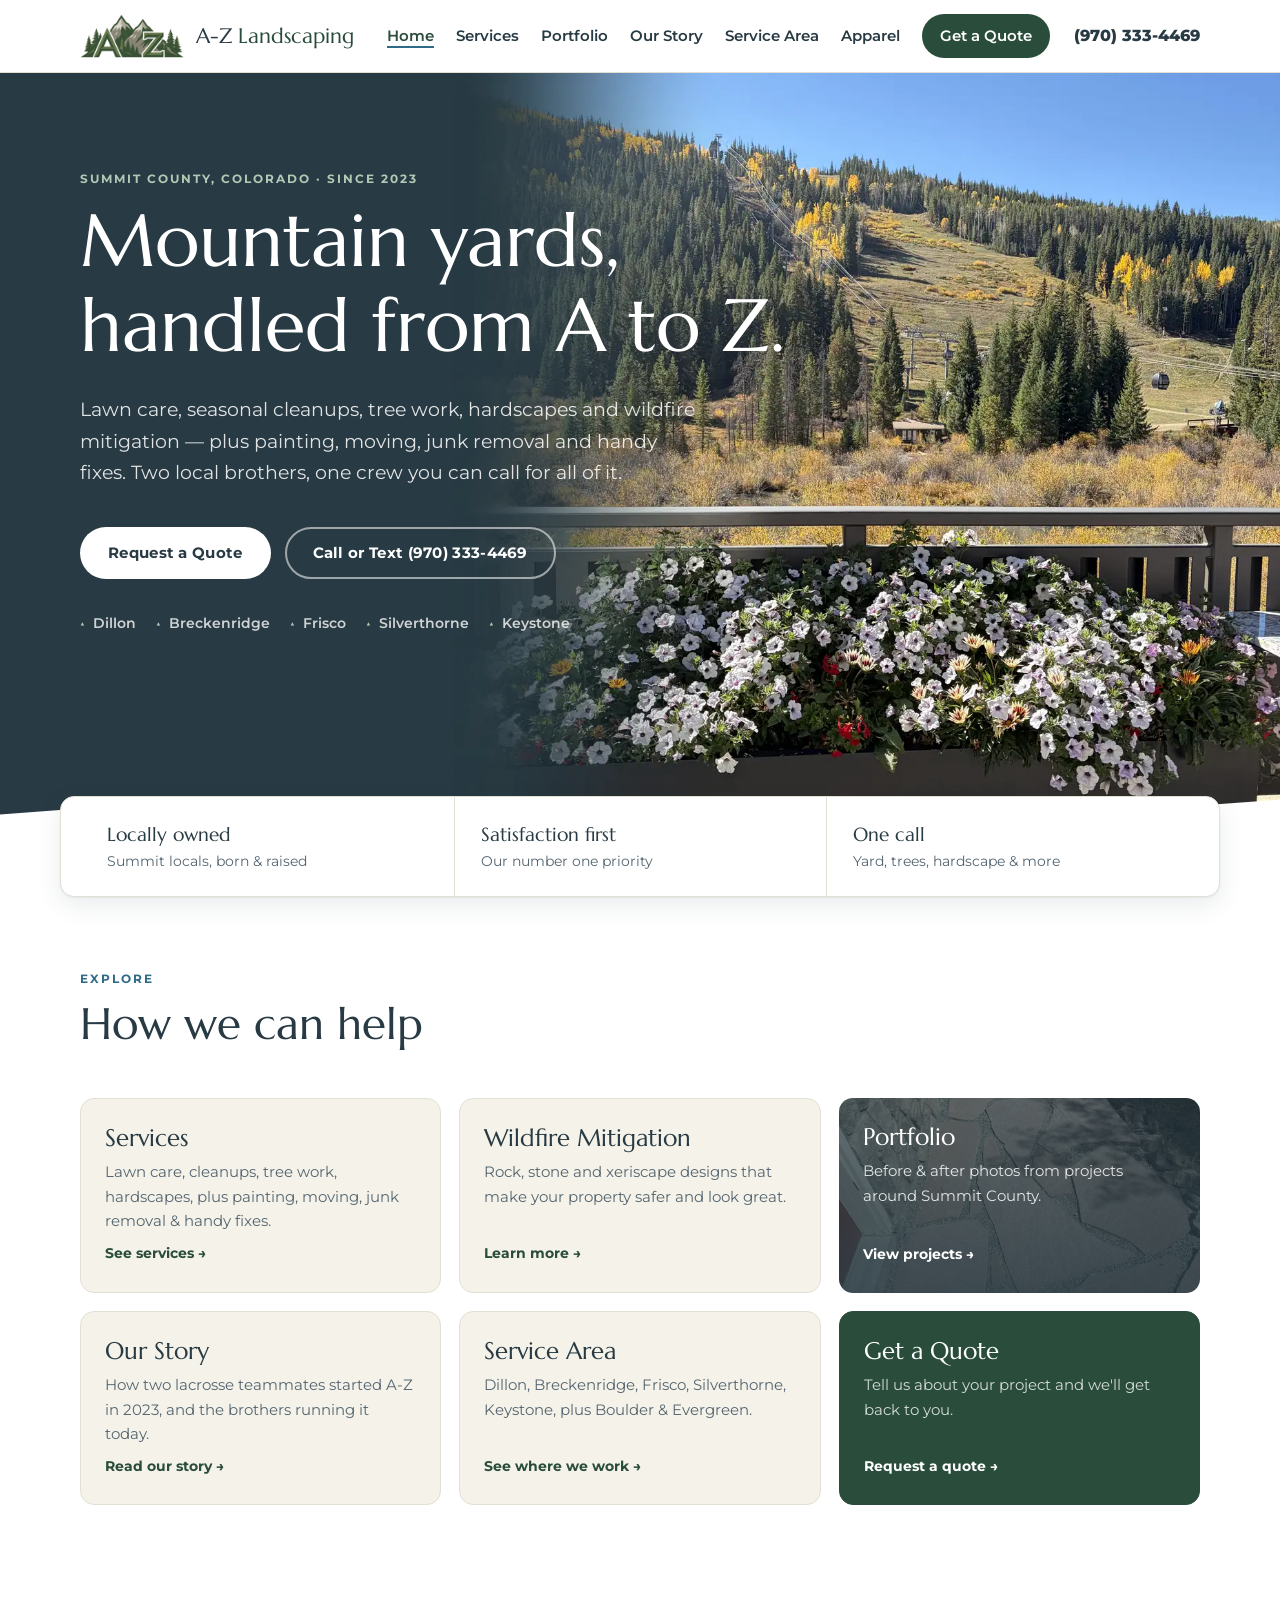
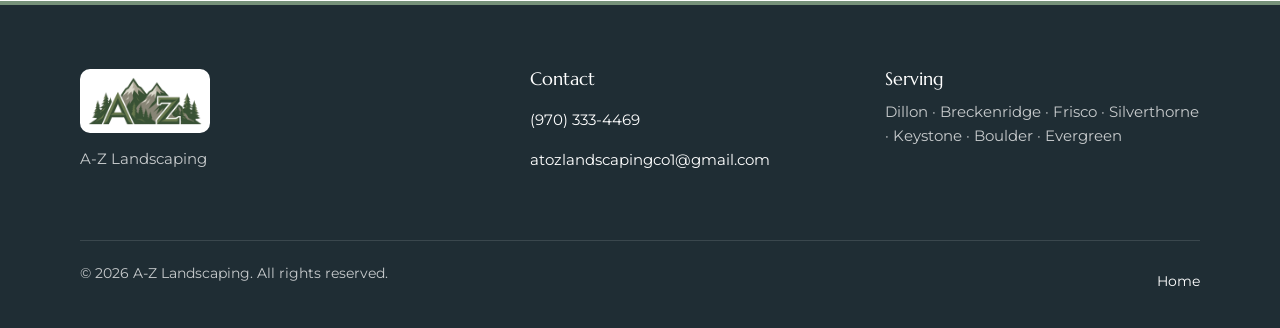
==== commit eb2d37c4: "Apply new brand palette: Spruce Green, Aspen Leaf, Limestone, Lake Blue, Deep Slate Co-Authored-By: " ====
--- a/public/index.html
+++ b/public/index.html
@@ -5,7 +5,7 @@
   <meta name="viewport" content="width=device-width, initial-scale=1">
   <title>A-Z Landscaping | Summit County, CO Landscaping, Tree Work &amp; Wildfire Mitigation</title>
   <meta name="description" content="A-Z Landscaping is a locally owned landscaping company serving Dillon, Breckenridge, Frisco, Silverthorne and Keystone. Lawn care, cleanups, tree work, xeriscaping, flagstone patios, wildfire mitigation and more. Call (970) 333-4469.">
-  <meta name="theme-color" content="#2c3b28">
+  <meta name="theme-color" content="#283a43">
   <link rel="icon" type="image/png" href="assets/favicon.png">
   <link rel="apple-touch-icon" href="assets/apple-touch-icon.png">
 
@@ -17,7 +17,7 @@
   <link rel="preconnect" href="https://fonts.googleapis.com">
   <link rel="preconnect" href="https://fonts.gstatic.com" crossorigin>
   <link href="https://fonts.googleapis.com/css2?family=Marcellus&family=Montserrat:wght@400;500;600;700;800&display=swap" rel="stylesheet">
-  <link rel="stylesheet" href="styles.css?v=20261114o">
+  <link rel="stylesheet" href="styles.css?v=20261118a">
 
   <script type="application/ld+json">
   {
@@ -521,6 +521,6 @@
     <a class="mobile-call" href="tel:+19703334469">Call or Text (970) 333-4469</a>
   </aside>
 
-  <script src="main.js?v=20261114o"></script>
+  <script src="main.js?v=20261118a"></script>
 </body>
 </html>
--- a/public/styles.css
+++ b/public/styles.css
@@ -3,23 +3,26 @@
    Brand colors are pulled from the company logo.
    ========================================================== */
 :root {
-  --forest: #385234;      /* main logo green */
-  --forest-deep: #2c3b28; /* darkest logo green */
-  --moss: #637447;        /* lighter green from the A & Z letters */
-  --moss-light: #8fa36a;
-  --stone: #8b8875;       /* mountain rock */
-  --mist: #a8a38f;
-  --snow: #f6f5f0;
+  /* Brand palette (from the marketing studio)
+     Spruce Green #294c3b · Aspen Leaf #77927a · Limestone #f4f2e9 · Lake Blue #2f6b88 · Deep Slate #283a43 */
+  --forest: #294c3b;      /* Spruce Green: buttons, brand color, green sections */
+  --forest-deep: #283a43; /* Deep Slate: headings and dark sections */
+  --moss: #2f6b88;        /* Lake Blue: small accent text, links, highlights */
+  --moss-light: #b3c8b5;  /* light Aspen Leaf tint: accent text on dark backgrounds */
+  --aspen: #77927a;       /* Aspen Leaf: decorative accents only (too light for small text) */
+  --stone: #77927a;
+  --mist: #b3c8b5;
+  --snow: #f4f2e9;        /* Limestone: light section backgrounds */
   --paper: #ffffff;
-  --ink: #1f2a1c;
-  --muted: #5b6455;
-  --line: #e3e2d9;
+  --ink: #283a43;         /* Deep Slate body text */
+  --muted: #556570;
+  --line: #e2e0d5;
 
   --display: "Marcellus", Georgia, serif;
   --body: "Montserrat", system-ui, -apple-system, "Segoe UI", sans-serif;
 
   --radius: 14px;
-  --shadow: 0 1px 2px rgba(31, 42, 28, .06), 0 8px 24px rgba(31, 42, 28, .08);
+  --shadow: 0 1px 2px rgba(40, 58, 67, .06), 0 8px 24px rgba(40, 58, 67, .10);
   --wrap: 1160px;
 }
 
@@ -118,7 +121,7 @@
 @media (min-width: 641px) and (max-width: 1240px) {
   .hero {
     background:
-      linear-gradient(90deg, rgba(44,59,40,.95) 0%, rgba(44,59,40,.88) 45%, rgba(44,59,40,.4) 75%, rgba(44,59,40,0) 100%),
+      linear-gradient(90deg, rgba(40,58,67,.95) 0%, rgba(40,58,67,.88) 45%, rgba(40,58,67,.4) 75%, rgba(40,58,67,0) 100%),
       url("assets/hero-home.webp") right center / auto 100% no-repeat,
       var(--forest-deep);
   }
@@ -175,15 +178,15 @@
 .beyond .beyond-title { font-size: 1.6rem; }
 .beyond-copy p:last-child { color: var(--muted); margin: 0; }
 .beyond-list { list-style: none; padding: 0; margin: 0; display: grid; grid-template-columns: 1fr 1fr; gap: 14px; }
-.beyond-list li { background: #fff; border-radius: 12px; padding: 18px 20px; display: flex; flex-direction: column; border-left: 4px solid var(--moss); }
+.beyond-list li { background: #fff; border-radius: 12px; padding: 18px 20px; display: flex; flex-direction: column; border-left: 4px solid var(--aspen); }
 .beyond-list strong { color: var(--forest-deep); }
 .beyond-list span { color: var(--muted); font-size: .88rem; }
 
 /* Wildfire */
-.wildfire { background: var(--forest-deep); color: rgba(255,255,255,.86); position: relative; overflow: hidden; }
+.wildfire { background: var(--forest); color: rgba(255,255,255,.86); position: relative; overflow: hidden; }
 .wildfire::before {
   content: ""; position: absolute; inset: auto -10% -40% auto; width: 620px; height: 620px;
-  background: radial-gradient(circle, rgba(99,116,71,.5), transparent 65%); pointer-events: none;
+  background: radial-gradient(circle, rgba(119,146,122,.45), transparent 65%); pointer-events: none;
 }
 .wildfire-inner { display: grid; grid-template-columns: 1fr 1fr; gap: 56px; align-items: start; position: relative; }
 .wildfire h2, .wildfire h3 { color: #fff; }
@@ -218,7 +221,7 @@
 .tile-title { font-family: var(--display); font-size: 1.5rem; color: var(--forest-deep); line-height: 1.15; }
 .tile-sub { color: var(--muted); font-size: .93rem; flex: 1; }
 .tile-go { font-weight: 700; font-size: .9rem; color: var(--forest); }
-.tile-photo { background: linear-gradient(180deg, rgba(31,42,28,.72), rgba(31,42,28,.88)), var(--img) center / cover; border: 0; }
+.tile-photo { background: linear-gradient(180deg, rgba(40,58,67,.72), rgba(40,58,67,.88)), var(--img) center / cover; border: 0; }
 .tile-photo .tile-title, .tile-photo .tile-go { color: #fff; }
 .tile-photo .tile-sub { color: rgba(255,255,255,.85); }
 .tile-cta { background: var(--forest); border-color: var(--forest); }
@@ -268,8 +271,8 @@
   position: absolute; top: 12px; z-index: 3; font-size: .7rem; font-weight: 800; letter-spacing: .14em; text-transform: uppercase;
   padding: 6px 10px; border-radius: 6px; color: #fff; pointer-events: none;
 }
-.ba-tag-before { left: 12px; background: rgba(139,136,117,.92); }
-.ba-tag-after { right: 12px; background: rgba(56,82,52,.92); }
+.ba-tag-before { left: 12px; background: rgba(40,58,67,.88); }
+.ba-tag-after { right: 12px; background: rgba(41,76,59,.94); }
 
 /* Slider: before photo is revealed on the left of the handle */
 .ba-slider .ba-before { clip-path: inset(0 calc(100% - var(--pos)) 0 0); }
@@ -321,7 +324,7 @@
 .apparel-inner { display: grid; grid-template-columns: 1.1fr .9fr; gap: 40px; align-items: start; }
 .product { background: var(--snow); border-radius: 20px; overflow: hidden; }
 .product-photos { display: grid; grid-template-columns: 1fr 1fr; gap: 10px; padding: 10px; }
-.product-photos figure { position: relative; margin: 0; border-radius: 14px; overflow: hidden; background: #e9e7df; }
+.product-photos figure { position: relative; margin: 0; border-radius: 14px; overflow: hidden; background: #ebe8dc; }
 .product-photos img { width: 100%; aspect-ratio: 720 / 1070; object-fit: cover; display: block; }
 .product-photos figcaption { position: absolute; left: 10px; bottom: 10px; background: rgba(255,255,255,.94); color: var(--forest-deep); font-weight: 700; font-size: .78rem; padding: 5px 10px; border-radius: 999px; }
 .product-info { padding: 24px 28px 28px; }
@@ -346,7 +349,7 @@
   border: 1.5px solid var(--line); border-radius: 10px; padding: 12px 14px; background: #fff; width: 100%;
   transition: border-color .15s, box-shadow .15s;
 }
-.quote-form input:focus, .quote-form select:focus, .quote-form textarea:focus { outline: none; border-color: var(--moss); box-shadow: 0 0 0 3px rgba(99,116,71,.18); }
+.quote-form input:focus, .quote-form select:focus, .quote-form textarea:focus { outline: none; border-color: var(--moss); box-shadow: 0 0 0 3px rgba(47,107,136,.2); }
 .quote-form textarea { resize: vertical; }
 .quote-form fieldset { border: 0; padding: 0; margin: 0; }
 .quote-form legend { font-weight: 600; font-size: .88rem; color: var(--forest-deep); margin-bottom: 10px; }
@@ -358,7 +361,7 @@
 .form-note { margin: 0; text-align: center; }
 
 /* Footer */
-.site-footer { background: #1f2a1c; border-top: 4px solid var(--moss); color: rgba(255,255,255,.75); padding: 64px 0 28px; font-size: .93rem; }
+.site-footer { background: #1f2d34; border-top: 4px solid var(--aspen); color: rgba(255,255,255,.75); padding: 64px 0 28px; font-size: .93rem; }
 .site-footer a { color: #fff; text-decoration: none; }
 .site-footer a:hover { text-decoration: underline; }
 .site-footer p a, .footer-bottom a { display: inline-block; padding: 8px 0; }
@@ -414,7 +417,7 @@
   .hero {
     padding: 64px 0 170px;
     background:
-      linear-gradient(180deg, rgba(31,42,28,.82) 0%, rgba(31,42,28,.66) 55%, rgba(31,42,28,.4) 100%),
+      linear-gradient(180deg, rgba(40,58,67,.82) 0%, rgba(40,58,67,.66) 55%, rgba(40,58,67,.4) 100%),
       url("assets/hero-home-sm.webp") center 60% / cover no-repeat,
       var(--forest-deep);
   }
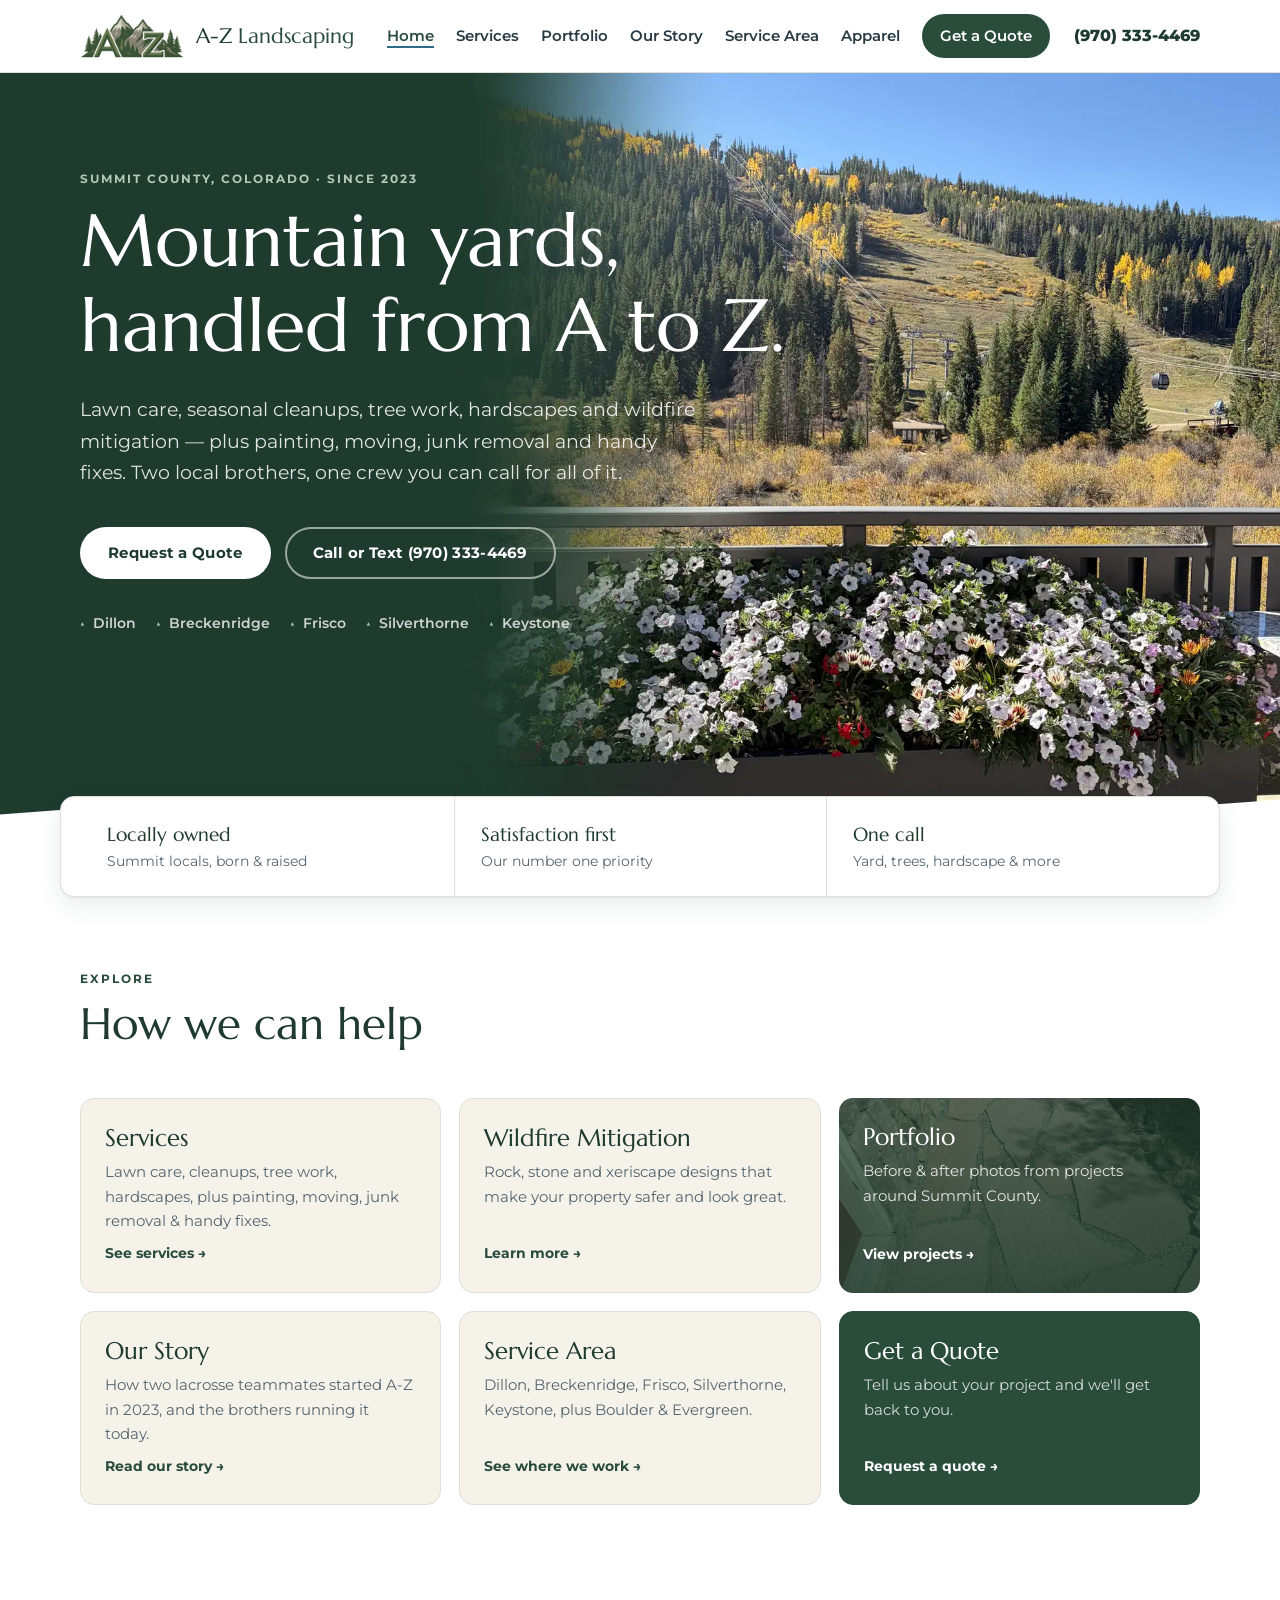
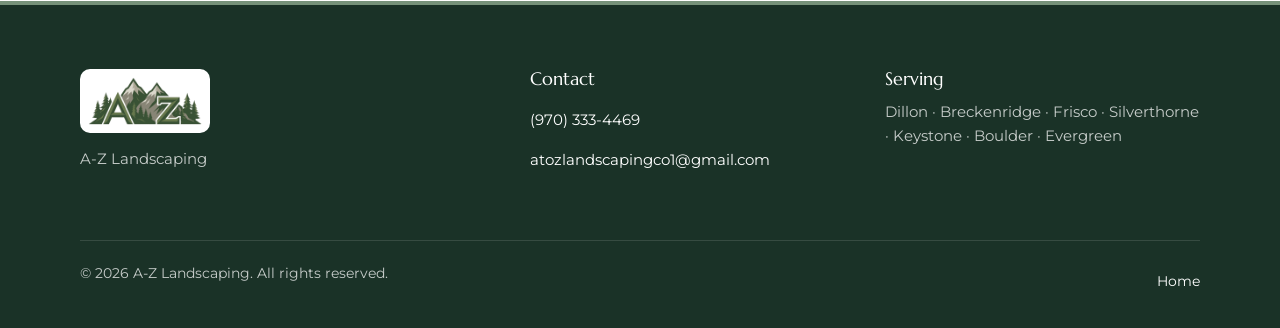
==== commit b4d96f8c: "Make Spruce Green the primary color Co-Authored-By: Claude Opus 5.5 <noreply@anthropic.com> Claude-S" ====
--- a/public/index.html
+++ b/public/index.html
@@ -5,7 +5,7 @@
   <meta name="viewport" content="width=device-width, initial-scale=1">
   <title>A-Z Landscaping | Summit County, CO Landscaping, Tree Work &amp; Wildfire Mitigation</title>
   <meta name="description" content="A-Z Landscaping is a locally owned landscaping company serving Dillon, Breckenridge, Frisco, Silverthorne and Keystone. Lawn care, cleanups, tree work, xeriscaping, flagstone patios, wildfire mitigation and more. Call (970) 333-4469.">
-  <meta name="theme-color" content="#283a43">
+  <meta name="theme-color" content="#1f3b2e">
   <link rel="icon" type="image/png" href="assets/favicon.png">
   <link rel="apple-touch-icon" href="assets/apple-touch-icon.png">
 
@@ -17,7 +17,7 @@
   <link rel="preconnect" href="https://fonts.googleapis.com">
   <link rel="preconnect" href="https://fonts.gstatic.com" crossorigin>
   <link href="https://fonts.googleapis.com/css2?family=Marcellus&family=Montserrat:wght@400;500;600;700;800&display=swap" rel="stylesheet">
-  <link rel="stylesheet" href="styles.css?v=20261118a">
+  <link rel="stylesheet" href="styles.css?v=20261118b">
 
   <script type="application/ld+json">
   {
@@ -521,6 +521,6 @@
     <a class="mobile-call" href="tel:+19703334469">Call or Text (970) 333-4469</a>
   </aside>
 
-  <script src="main.js?v=20261118a"></script>
+  <script src="main.js?v=20261118b"></script>
 </body>
 </html>
--- a/public/styles.css
+++ b/public/styles.css
@@ -6,7 +6,8 @@
   /* Brand palette (from the marketing studio)
      Spruce Green #294c3b · Aspen Leaf #77927a · Limestone #f4f2e9 · Lake Blue #2f6b88 · Deep Slate #283a43 */
   --forest: #294c3b;      /* Spruce Green: buttons, brand color, green sections */
-  --forest-deep: #283a43; /* Deep Slate: headings and dark sections */
+  --forest-deep: #1f3b2e; /* deep Spruce Green: headings and dark sections */
+  --slate: #283a43;       /* Deep Slate */
   --moss: #2f6b88;        /* Lake Blue: small accent text, links, highlights */
   --moss-light: #b3c8b5;  /* light Aspen Leaf tint: accent text on dark backgrounds */
   --aspen: #77927a;       /* Aspen Leaf: decorative accents only (too light for small text) */
@@ -51,7 +52,7 @@
 .wrap { max-width: var(--wrap); margin: 0 auto; padding: 0 20px; }
 .skip { position: absolute; left: -999px; top: 8px; background: var(--forest); color: #fff; padding: 8px 14px; border-radius: 8px; z-index: 100; }
 .skip:focus { left: 8px; }
-.eyebrow { font-size: .78rem; font-weight: 700; letter-spacing: .16em; text-transform: uppercase; color: var(--moss); margin-bottom: .75em; }
+.eyebrow { font-size: .78rem; font-weight: 700; letter-spacing: .16em; text-transform: uppercase; color: var(--forest); margin-bottom: .75em; }
 .small { font-size: .85rem; color: var(--muted); }
 
 /* ---------- Buttons ---------- */
@@ -121,7 +122,7 @@
 @media (min-width: 641px) and (max-width: 1240px) {
   .hero {
     background:
-      linear-gradient(90deg, rgba(40,58,67,.95) 0%, rgba(40,58,67,.88) 45%, rgba(40,58,67,.4) 75%, rgba(40,58,67,0) 100%),
+      linear-gradient(90deg, rgba(31,59,46,.95) 0%, rgba(31,59,46,.88) 45%, rgba(31,59,46,.4) 75%, rgba(31,59,46,0) 100%),
       url("assets/hero-home.webp") right center / auto 100% no-repeat,
       var(--forest-deep);
   }
@@ -221,7 +222,7 @@
 .tile-title { font-family: var(--display); font-size: 1.5rem; color: var(--forest-deep); line-height: 1.15; }
 .tile-sub { color: var(--muted); font-size: .93rem; flex: 1; }
 .tile-go { font-weight: 700; font-size: .9rem; color: var(--forest); }
-.tile-photo { background: linear-gradient(180deg, rgba(40,58,67,.72), rgba(40,58,67,.88)), var(--img) center / cover; border: 0; }
+.tile-photo { background: linear-gradient(180deg, rgba(31,59,46,.72), rgba(31,59,46,.88)), var(--img) center / cover; border: 0; }
 .tile-photo .tile-title, .tile-photo .tile-go { color: #fff; }
 .tile-photo .tile-sub { color: rgba(255,255,255,.85); }
 .tile-cta { background: var(--forest); border-color: var(--forest); }
@@ -361,7 +362,7 @@
 .form-note { margin: 0; text-align: center; }
 
 /* Footer */
-.site-footer { background: #1f2d34; border-top: 4px solid var(--aspen); color: rgba(255,255,255,.75); padding: 64px 0 28px; font-size: .93rem; }
+.site-footer { background: #1a3227; border-top: 4px solid var(--aspen); color: rgba(255,255,255,.75); padding: 64px 0 28px; font-size: .93rem; }
 .site-footer a { color: #fff; text-decoration: none; }
 .site-footer a:hover { text-decoration: underline; }
 .site-footer p a, .footer-bottom a { display: inline-block; padding: 8px 0; }
@@ -417,7 +418,7 @@
   .hero {
     padding: 64px 0 170px;
     background:
-      linear-gradient(180deg, rgba(40,58,67,.82) 0%, rgba(40,58,67,.66) 55%, rgba(40,58,67,.4) 100%),
+      linear-gradient(180deg, rgba(31,59,46,.82) 0%, rgba(31,59,46,.66) 55%, rgba(31,59,46,.4) 100%),
       url("assets/hero-home-sm.webp") center 60% / cover no-repeat,
       var(--forest-deep);
   }
